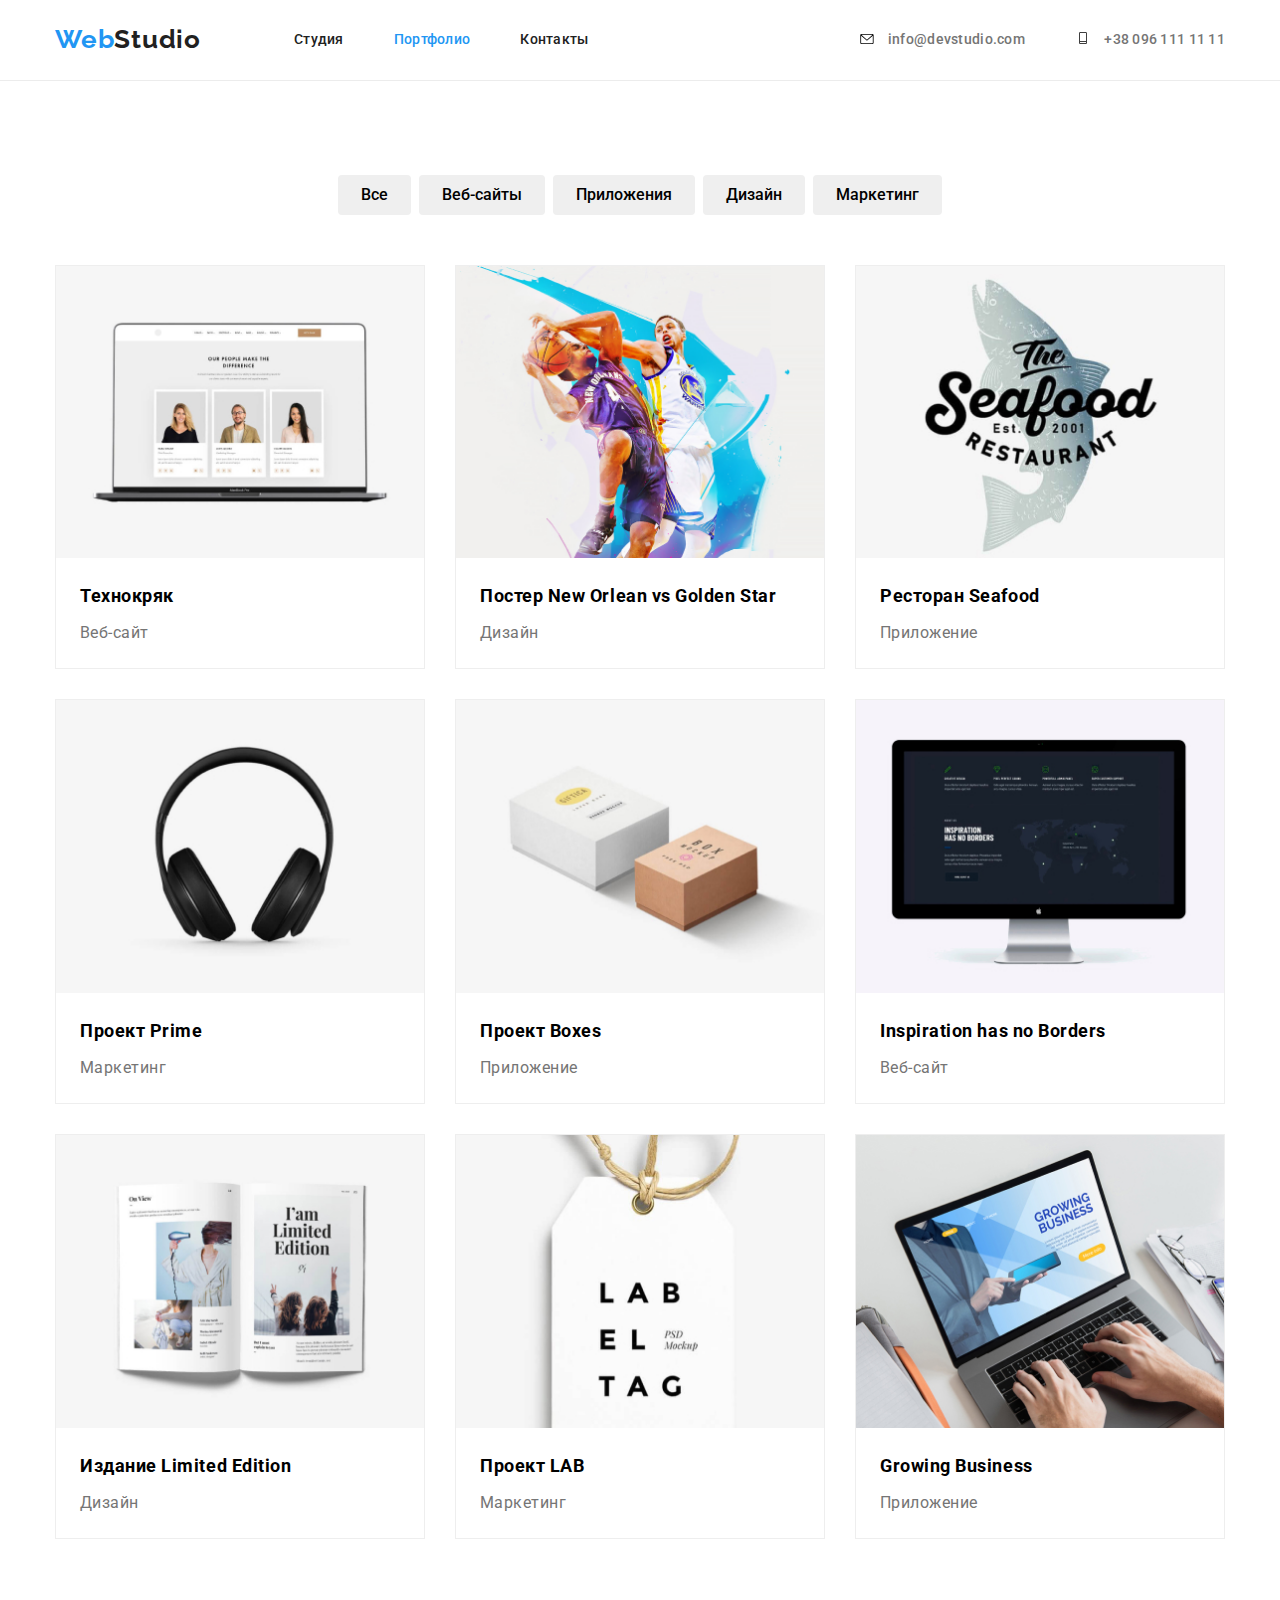
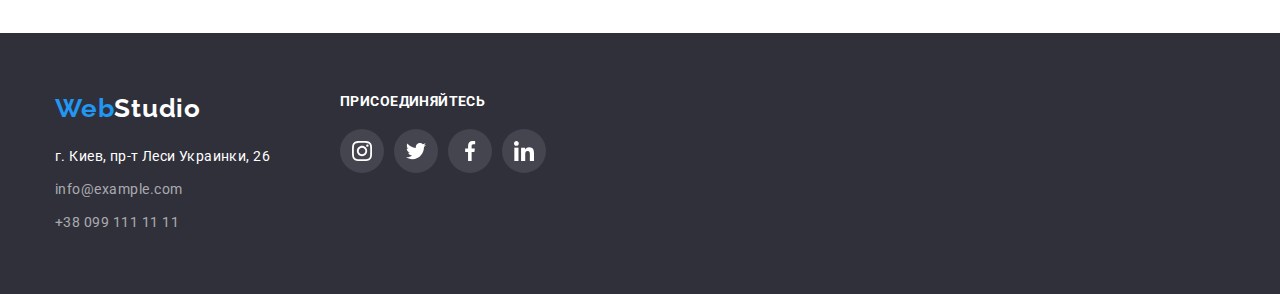
==== portfolio.html @ 920ed11b "2 попытка сдать 4 дз" ====
<!DOCTYPE html>
<html lang="en">
  <head>
    <meta charset="UTF-8" />
    <meta name="viewport" content="width=device-width, initial-scale=1.0" />
    <title>Document</title>
    <link rel="preconnect" href="https://fonts.gstatic.com" />
    <link
      href="https://fonts.googleapis.com/css2?family=Raleway:wght@700&family=Roboto:wght@400;500;700;900&display=swap"
      rel="stylesheet"
    />
    <link
      href="https://fonts.googleapis.com/css2?family=Raleway:ital,wght@1,700&display=swap"
      rel="stylesheet"
    />
    <link
      rel="stylesheet"
      href="https://cdnjs.cloudflare.com/ajax/libs/modern-normalize/1.0.0/modern-normalize.min.css"
    />
    <link rel="stylesheet" href="./portfolio.css" />
  </head>

  <body>
    <header class="shapka">
      <nav class="contein">
        <a class="logo" href="./index.html"
          >Web<span class="studio">Studio</span></a
        >
        <ul class="site-nav">
          <li class="item">
            <a href="./index.html" class="link menu-link">Студия</a>
          </li>
          <li class="item">
            <a href="./portfolio.html" class="link1 menu-link">Портфолио</a>
          </li>
          <li class="item">
            <a href="" class="link menu-link">Контакты</a>
          </li>
        </ul>
        <ul class="site-nav2">
          <li class="item">
            <a class="nav-rith link" href="">
              <svg class="icon">
                <use href="./images/spryte.svg#icon-envelope-hover"></use>
              </svg>
              info@devstudio.com
            </a>
          </li>

          <li class="item">
            <a class="nav-rith link" href="">
              <svg class="icon-telephone">
                <use href="./images/spryte.svg#icon-Vector"></use>
              </svg>
              +38 096 111 11 11
            </a>
          </li>
        </ul>
      </nav>
    </header>
    <main>
      <section class="section-img">
        <div class="container">
          <ul class="panel section-button">
            <li class="item"><button class="button">Все</button></li>
            <li class="item"><button class="button">Веб-сайты</button></li>
            <li class="item"><button class="button">Приложения</button></li>
            <li class="item"><button class="button">Дизайн</button></li>
            <li class="item"><button class="button">Маркетинг</button></li>
          </ul>
          <ul class="imges">
            <li class="items">
              <a href="" class="project-link link">
                <div class="project-item">
                  <img src="./images/img(9).jpg" alt="картинка 1" width="370" />
                  <div class="float-content">
                    <p class="tehnocrack">
                      Технокряк это современная площадка распространения
                      коронавируса. Компании используют эту платформу для
                      цифрового шпионажа и атак на защищённые сервера
                      конкурентов.
                    </p>
                  </div>
                </div>
                <div class="name-job">
                  <h3 class="name-picture">Технокряк</h3>
                  <p class="job">Веб-сайт</p>
                </div>
              </a>
            </li>
            <li class="items">
              <a href="" class="project-link link">
                <div class="project-item">
                  <img
                    src="./images/imag(1).png"
                    alt="картинка 2"
                    width="370"
                  />
                  <div class="float-content">
                    <p class="tehnocrack">
                      Технокряк это современная площадка распространения
                      коронавируса. Компании используют эту платформу для
                      цифрового шпионажа и атак на защищённые сервера
                      конкурентов.
                    </p>
                  </div>
                </div>
                <div class="name-job">
                  <h3 class="name-picture">Постер New Orlean vs Golden Star</h3>
                  <p class="job">Дизайн</p>
                </div>
              </a>
            </li>
            <li class="items">
              <a href="" class="project-link link">
                <div class="project-item">
                  <img src="./images/img(3).jpg" alt="картинка 3" width="370" />
                  <div class="float-content">
                    <p class="tehnocrack">
                      Технокряк это современная площадка распространения
                      коронавируса. Компании используют эту платформу для
                      цифрового шпионажа и атак на защищённые сервера
                      конкурентов.
                    </p>
                  </div>
                </div>
                <div class="name-job">
                  <h3 class="name-picture">Ресторан Seafood</h3>
                  <p class="job">Приложение</p>
                </div>
              </a>
            </li>
            <li class="items">
              <a href="" class="project-link link">
                <div class="project-item">
                  <img src="./images/img(4).jpg" alt="картинка 4" width="370" />
                  <div class="float-content">
                    <p class="tehnocrack">
                      Технокряк это современная площадка распространения
                      коронавируса. Компании используют эту платформу для
                      цифрового шпионажа и атак на защищённые сервера
                      конкурентов.
                    </p>
                  </div>
                </div>
                <div class="name-job">
                  <h3 class="name-picture">Проект Prime</h3>
                  <p class="job">Маркетинг</p>
                </div>
              </a>
            </li>
            <li class="items">
              <a href="" class="project-link link">
                <div class="project-item">
                  <img src="./images/img(5).jpg" alt="картинка 5" width="370" />
                  <div class="float-content">
                    <p class="tehnocrack">
                      Технокряк это современная площадка распространения
                      коронавируса. Компании используют эту платформу для
                      цифрового шпионажа и атак на защищённые сервера
                      конкурентов.
                    </p>
                  </div>
                </div>
              </a>
              <div class="name-job">
                <h3 class="name-picture">Проект Boxes</h3>
                <p class="job">Приложение</p>
              </div>
            </li>
            <li class="items">
              <a href="" class="project-link link">
                <div class="project-item">
                  <img
                    src="./images/img(10).jpg"
                    alt="картинка 6"
                    width="370"
                  />
                  <div class="float-content">
                    <p class="tehnocrack">
                      Технокряк это современная площадка распространения
                      коронавируса. Компании используют эту платформу для
                      цифрового шпионажа и атак на защищённые сервера
                      конкурентов.
                    </p>
                  </div>
                </div>
              </a>
              <div class="name-job">
                <h3 class="name-picture">Inspiration has no Borders</h3>
                <p class="job">Веб-сайт</p>
              </div>
            </li>
            <li class="items">
              <a href="" class="project-link link">
                <div class="project-item">
                  <img src="./images/img(6).jpg" alt="картинка 7" width="370" />
                  <div class="float-content">
                    <p class="tehnocrack">
                      Технокряк это современная площадка распространения
                      коронавируса. Компании используют эту платформу для
                      цифрового шпионажа и атак на защищённые сервера
                      конкурентов.
                    </p>
                  </div>
                </div>
              </a>
              <div class="name-job">
                <h3 class="name-picture">Издание Limited Edition</h3>
                <p class="job">Дизайн</p>
              </div>
            </li>
            <li class="items">
              <a href="" class="project-link link">
                <div class="project-item">
                  <img
                    src="./images/img(7).jpg"
                    alt="картинка 8 "
                    width="370"
                  />
                  <div class="float-content">
                    <p class="tehnocrack">
                      Технокряк это современная площадка распространения
                      коронавируса. Компании используют эту платформу для
                      цифрового шпионажа и атак на защищённые сервера
                      конкурентов.
                    </p>
                  </div>
                </div>
              </a>
              <div class="name-job">
                <h3 class="name-picture">Проект LAB</h3>
                <p class="job">Маркетинг</p>
              </div>
            </li>
            <li class="items">
              <a href="" class="project-link link">
                <div class="project-item">
                  <img src="./images/img(8).jpg" alt="картинка 9" width="370" />
                  <div class="float-content">
                    <p class="tehnocrack">
                      Технокряк это современная площадка распространения
                      коронавируса. Компании используют эту платформу для
                      цифрового шпионажа и атак на защищённые сервера
                      конкурентов.
                    </p>
                  </div>
                </div>
              </a>
              <div class="name-job">
                <h3 class="name-picture">Growing Business</h3>
                <p class="job">Приложение</p>
              </div>
            </li>
          </ul>
        </div>
      </section>
    </main>
    <footer class="footer">
      <div class="container footer-flex">
        <div class="lilo">
          <div class="logotrip">
            <a href="./portfolio.html" class="logotip"
              >Web<span class="studio-niz">Studio</span></a
            >
          </div>
          <address class="adress">г. Киев, пр-т Леси Украинки, 26</address>
          <ul>
            <li class="niz-bot">
              <a href="" class="site-niz">info@example.com</a>
            </li>
            <li class="niz-bot">
              <a href="" class="site-niz">+38 099 111 11 11</a>
            </li>
          </ul>
        </div>
        <div class="class-commit">
          <h3 class="commit">ПРИСОЕДИНЯЙТЕСЬ</h3>
          <ul class="social-list">
            <li class="footer-margin-left">
              <a href="" class="social-list-links lov">
                <svg class="social-list-icon">
                  <use href="./images/spryte.svg#icon-instagram"></use>
                </svg>
              </a>
            </li>
            <li class="footer-margin-left">
              <a href="" class="social-list-links">
                <svg class="social-list-icon">
                  <use href="./images/spryte.svg#icon-twitter"></use>
                </svg>
              </a>
            </li>
            <li class="footer-margin-left">
              <a href="" class="social-list-links">
                <svg class="social-list-icon">
                  <use href="./images/spryte.svg#icon-facebook"></use>
                </svg>
              </a>
            </li>
            <li class="footer-margin-left">
              <a href="" class="social-list-links">
                <svg class="social-list-icon">
                  <use href="./images/spryte.svg#icon-linkedin"></use>
                </svg>
              </a>
            </li>
          </ul>
        </div>
      </div>
    </footer>
  </body>
</html>
---- portfolio.css ----
:root {
    --primary-color: #212121;
    --no-primary-color: #757575;
    --nav-color: #2196f3;
    --white: #ffffff;
    --background: #2f303a;
    --white-tel-em: rgba(255, 255, 255, 0.6);
    --border-color: #ECECEC;
    --items-color:  #EEEEEE;
  }
  
  body {
    font-family: "Roboto", sans-serif;
    letter-spacing: 0.03em;
    font-style: normal;
    font-weight: normal;
  }
  *,
  *::before,
  *::after {
    box-sizing: border-box;
  }
  h1,h2,h3,h4,h5,h6 {
    margin: 0;
  }
  img {
    display: block;
    max-width: 100%;
    height: auto;
  }
  .job {
    color: var(--no-primary-color);
    font-size: 16px;
    line-height: 1.9;
  }
  .logo {
    color: var(--nav-color);
    font-weight: bold;
    font-size: 26px;
    line-height: 31px;
    letter-spacing: 0.03em;
    text-decoration: none;
    font-family: "Raleway";
  }
  .icon {
    display: inline-block;
    width: 16px;
    height: 10px;
    background-size: contain;
    background-position: center;
    margin-right: 10px;
  }
  .icon-telephone {
    display: inline-block;
    width: 16px;
    height: 12px;
    background-size: contain;
    background-position: center;
    margin-right: 10px;
  }
  .menu-link {
    position: relative;
  }
  .menu-link::after {
    content: "";
    position: absolute;
    display: block;
    width: 100%;
    bottom: 0;
    height: 4px;
    background: var(--nav-color);
    opacity: 0;
    transition: opacity 250ms;
  }
  .menu-link:hover::after {
    opacity: 1;
  }
  .float-content {
    position: absolute;
    top: 0;
    left: 0;
    right: 0;
    bottom: 0;
    padding: 64px 24px;
 background: #2196F3 90%;
opacity: 0;
transition: 250ms;
transform: translatey(100%);
  }
  .tehnocrack {
    font-family: Roboto;
    font-size: 18px;
    font-style: normal;
    font-weight: 400;
    line-height: 28px;
    letter-spacing: 0.03em;
    text-align: left;
    width: 322px;
    height: 168px; 
    color: var(--white);
  }
  .project-item {
    position: relative;
    overflow: hidden;
  }
  .project-link:hover .float-content,
  .project-link:focus .float-content {
opacity: 1;
transform: translatey(0%);
  }
  
  .link {
    text-decoration: none;
    color: inherit;
  }
  .nav-rith:hover svg {
    fill: var(--nav-color);
  }
  .logo:hover,
  .logo:focus {
    color: var(--primary-color);
    transition-duration: 250ms;
    transition-timing-function: cubic-bezier(0.4, 0, 0.2, 1);  
  }
  .logotrip {
    margin-bottom: 20px;
  }
  .site-nav2 {
    display: flex;
    margin-left: auto;
  }
  .site-nav {
    display: flex;
    margin-left: 93px;
  }
  .site-nav .item + .item {
    margin-left: 50px;
  }
  .site-nav2 .item + .item {
    margin-left: 50px;
  }
  .contein {
    display: flex;
    align-items: center;
    margin-left: auto;
    margin-right: auto;
    width: 1200px;
    padding-left: 15px;
    padding-right: 15px;
  }
  .site-nav .link,
  .link1 {
    padding-top: 32px;
    padding-bottom: 32px;
    display: block;
  
    color: var(--primary-color);
    font-weight: 500;
    font-size: 14px;
    line-height: 1.14;
    letter-spacing: 0.02em;
    text-decoration: none; 
  }
  .site-nav2 .link {
    padding-top: 32px;
    padding-bottom: 32px;
    display: block; 
  
    color: var(--no-primary-color);
    font-weight: 500;
    font-size: 14px;
    line-height: 1.14;
    letter-spacing: 0.02em;
    text-decoration: none;
  }
  .site-nav2 .item + .item {
    margin-left: 50px;
  }
  .shapka{
    border-bottom: 1px solid var(--border-color);
  }
  ul {
    list-style: none;
    margin: 0;
    padding: 0;
  }
  .site-nav .link:hover,
  .site-nav .link:focus,
  .site-nav2 .link:hover,
  .site-nav2 .link:focus {
    color: var(--nav-color);
    transition-duration: 250ms;
    transition-timing-function: cubic-bezier(0.4, 0, 0.2, 1);
  }
  .panel {
    display: flex;
    justify-content: center;
  }
  .panel .item + .item {
    margin-left: 8px;
  }
  .button {
    font-weight: 500;
    font-size: 16px;
    line-height: 1.6;
    border-radius: 4px;
    padding: 6px 22px;
    display: inline-block;
    text-align: center;
    border: 1px solid transparent;
  }
  .container{
    margin-left: auto;
    margin-right: auto;
    width: 1200px;
    padding-left: 15px;
    padding-right: 15px;
  }
  .section-button{
    margin-bottom: 50px;
    
  }
  .section-img{
    padding-bottom: 94px;
    padding-top: 94px;
   }
  .imges {
    display: flex;
    flex-wrap: wrap;
    margin-left: -30px;
    margin-top: -30px;
  
  }
  .items {
    margin-left: 30px;
    border: 1px solid var(--items-color);
    margin-top: 30px;
    flex-basis: calc(100%/3 - 30px);
  }
  
  .button:hover,
  .button:focus {
    background-color: var(--nav-color);
    color: var(--white);
    transition-duration: 250ms;
    transition-timing-function: cubic-bezier(0.4, 0, 0.2, 1);
  }
  .logotip {
    color: var(--nav-color);
  }
  .studio {
    color: var(--primary-color);
  }
  .studio-niz {
    color: var(--white);
  }
  .adress {
    color: var(--white);
    font-size: 14px;
    line-height: 1.71;
    font-style: normal;
    font-weight: normal;
    margin-bottom: 9px;
  }
  .site-niz {
    color: var(--white-tel-em);
    text-decoration: none;
    font-size: 14px;
    line-height: 24px;
  }
  .niz-bot {
    margin-bottom: 9px;
  }
  .niz-bot:nth-child(2n) {
    margin-bottom: 0;
  }
  .site-niz:hover,
  .site-niz:focus {
    color: var(--nav-color);
    transition-duration: 250ms;
    transition-timing-function: cubic-bezier(0.4, 0, 0.2, 1);
  }
  .footer {
    background-color: var(--background);
    margin-left: auto;
    margin-right: auto;
    padding-top: 60px;
    padding-bottom: 60px;
  }
  .name-picture {
    font-weight: bold;
    font-size: 18px;
    line-height: 36px;
    letter-spacing: 0.03em;
   margin-bottom: 4px;
  }
 .social-list-icon {
   width: 20px;
   height: 20px;
   fill: var(--white);
 }
 .social-list-links:hover, 
 .social-list-links:focus {
  background-color: var(--nav-color);
  transition-duration: 250ms;
    transition-timing-function: cubic-bezier(0.4, 0, 0.2, 1);
}
.footer-flex {
  display: flex;
}
.class-commit {
 margin-left: 70px;
}
.footer-margin-left {
  margin-left: 10px;
}
.footer-margin-left:first-child {
  margin-left: 0;
}
 .social-list {
   display: flex;
 }
 .social-list-links {
   width: 44px;
   height: 44px;
   background-color:rgba(255, 255, 255, 0.1);;
   border-radius: 50%;
   display: flex;
   justify-content: center;
   align-items: center;
 }
 .commit {
  font-family: Roboto;
  font-style: normal;
  font-weight: bold;
  font-size: 14px;
  line-height: 16px;
  letter-spacing: 0.03em;
  text-transform: uppercase;
  color: var(--white);
  margin-bottom: 20px;
}
  .job {
    margin: 0;
  }
  .name-job {
    padding: 20px 24px;
  }
  .adress{
    font-style: normal;
font-weight: normal;
font-size: 14px;
line-height: 24px;
letter-spacing: 0.03em;
  }
  .logotip {
    font-weight: bold;
    font-size: 26px;
    line-height: 31px;
    letter-spacing: 0.03em;
    font-family: "Raleway";
    text-decoration: none;
  }
  .logotip:hover,
  .logotip:focus {
    color: var(--white);
    transition-duration: 250ms;
    transition-timing-function: cubic-bezier(0.4, 0, 0.2, 1);
  }
  .logotip:hover,
  .logotip:focus {
    color: var(--white);
    transition-duration: 250ms;
    transition-timing-function: cubic-bezier(0.4, 0, 0.2, 1);
  }
  .link1 {
    color: var(--nav-color);
  }
  .link1:hover,
  .link1:focus {
    color: var(--title-text-color);
    transition-duration: 250ms;
    transition-timing-function: cubic-bezier(0.4, 0, 0.2, 1);
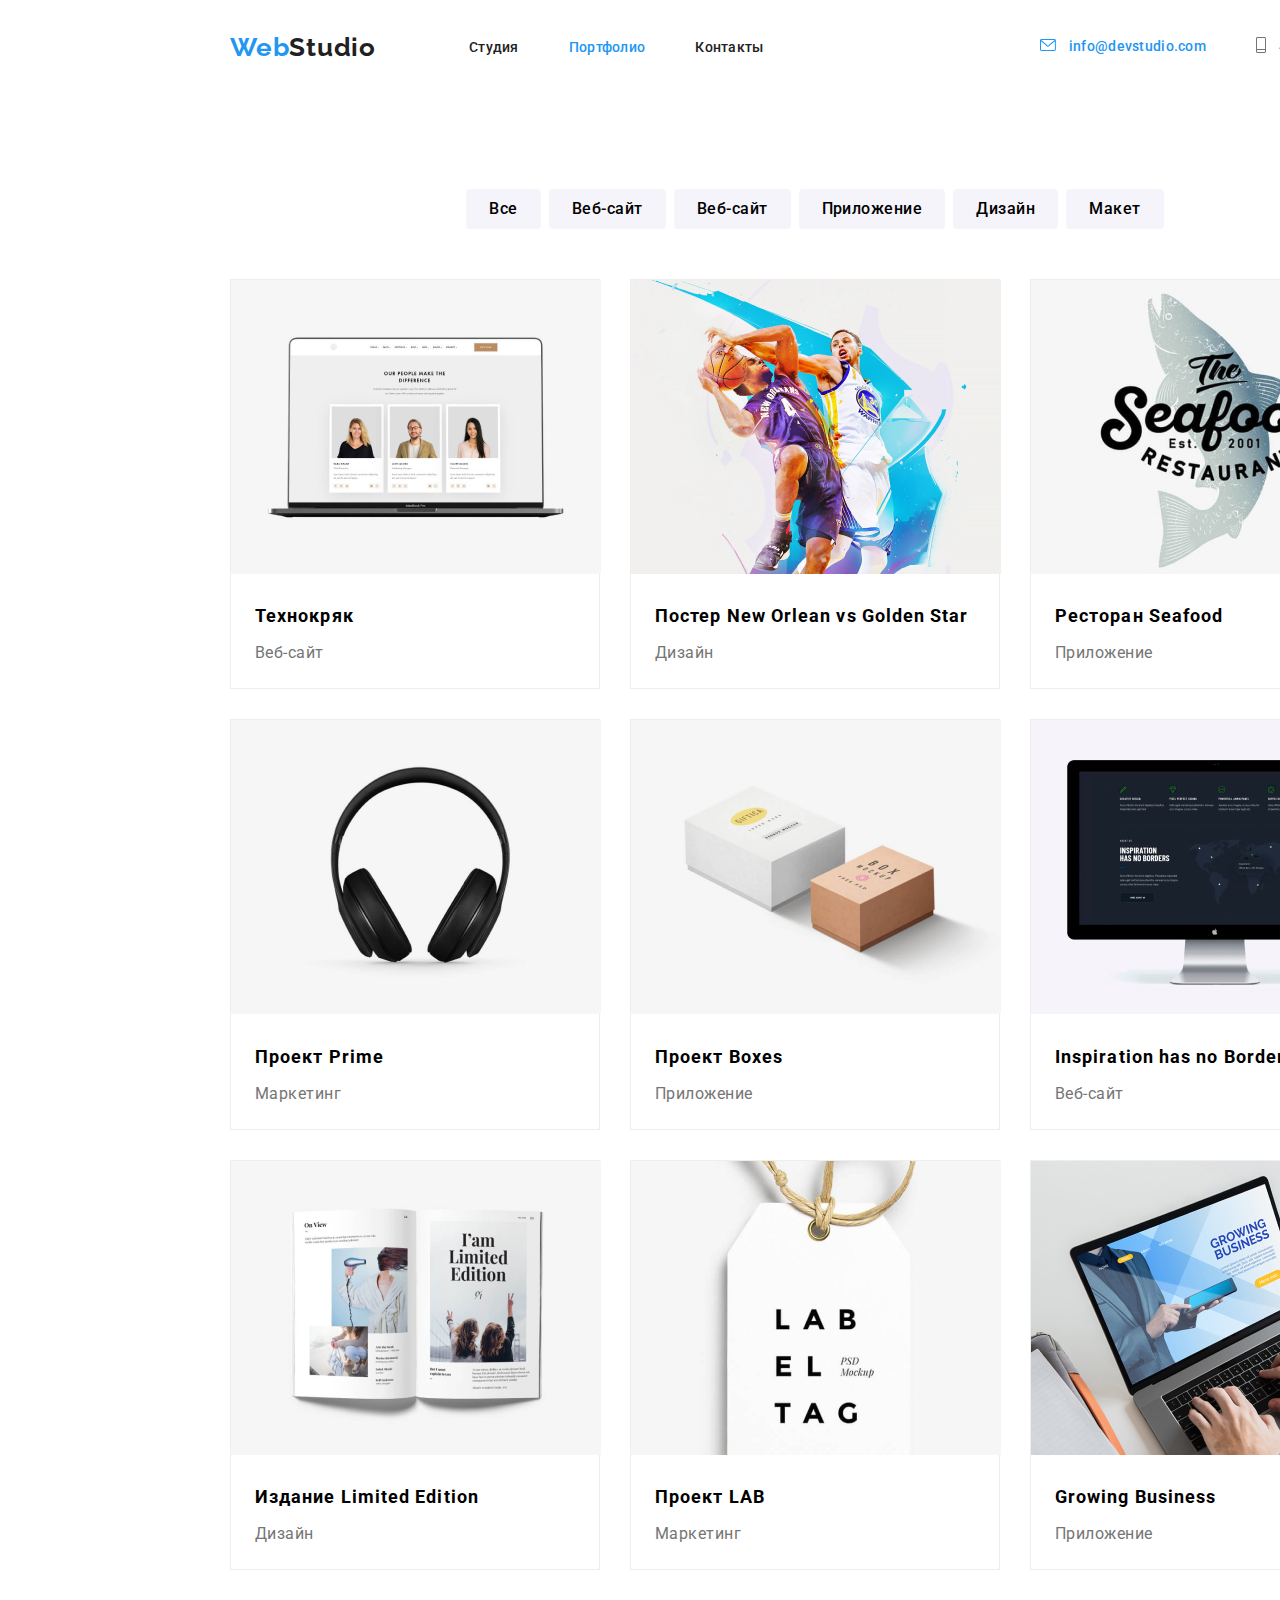
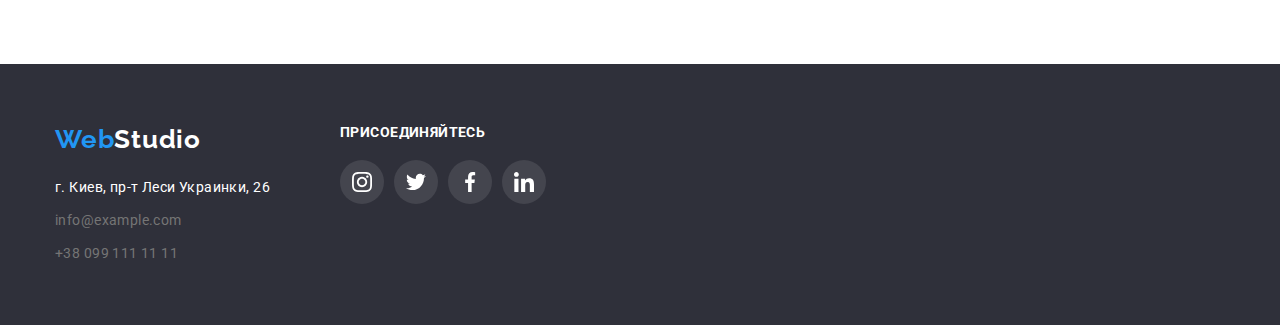
==== commit 11c6d9de: "1 попытка сдать 4 дз" ====
--- a/portfolio.html
+++ b/portfolio.html
@@ -4,252 +4,142 @@
     <meta charset="UTF-8" />
     <meta name="viewport" content="width=device-width, initial-scale=1.0" />
     <title>Document</title>
-    <link rel="preconnect" href="https://fonts.gstatic.com" />
-    <link
-      href="https://fonts.googleapis.com/css2?family=Raleway:wght@700&family=Roboto:wght@400;500;700;900&display=swap"
-      rel="stylesheet"
-    />
-    <link
-      href="https://fonts.googleapis.com/css2?family=Raleway:ital,wght@1,700&display=swap"
-      rel="stylesheet"
-    />
     <link
       rel="stylesheet"
       href="https://cdnjs.cloudflare.com/ajax/libs/modern-normalize/1.0.0/modern-normalize.min.css"
     />
-    <link rel="stylesheet" href="./portfolio.css" />
+    <link rel="stylesheet" href="./stile/portfolio.css" />
+    <link
+      href="https://fonts.googleapis.com/css2?family=Raleway:wght@400;500;700&family=Roboto:wght@400;500;700&display=swap"
+      rel="stylesheet"
+    />
   </head>
-
   <body>
-    <header class="shapka">
-      <nav class="contein">
-        <a class="logo" href="./index.html"
-          >Web<span class="studio">Studio</span></a
+    <header class="header">
+      <div class="container site-nav">
+        <a class="header-logo" href="./portfolio.html"
+          >Web<span class="header-logo-span">Studio</span></a
         >
-        <ul class="site-nav">
+        <nav>
+          <ul class="header-nav list">
+            <li class="item">
+              <a href="./index.html" class="link">Студия</a>
+            </li>
+            <li class="item">
+              <a href="./portfolio.html" class="link hover-item">Портфолио</a>
+            </li>
+            <li class="item">
+              <a href="" class="link">Контакты</a>
+            </li>
+          </ul>
+        </nav>
+        <ul class="header-nav-contacts list">
           <li class="item">
-            <a href="./index.html" class="link menu-link">Студия</a>
+            <a href="" class="link hover-item">
+              <svg class="letter-icon">
+                <use href="./images/spryte.svg#icon-envelope-hover"></use>
+              </svg>
+              info@devstudio.com</a
+            >
           </li>
           <li class="item">
-            <a href="./portfolio.html" class="link1 menu-link">Портфолио</a>
-          </li>
-          <li class="item">
-            <a href="" class="link menu-link">Контакты</a>
+            <a href="" class="link">
+              <svg class="telephone-icon">
+                <use href="./images/spryte.svg#icon-Vector-7"></use>
+              </svg>
+              +38 096 111 11 11</a
+            >
           </li>
         </ul>
-        <ul class="site-nav2">
-          <li class="item">
-            <a class="nav-rith link" href="">
-              <svg class="icon">
-                <use href="./images/spryte.svg#icon-envelope-hover"></use>
-              </svg>
-              info@devstudio.com
-            </a>
-          </li>
-
-          <li class="item">
-            <a class="nav-rith link" href="">
-              <svg class="icon-telephone">
-                <use href="./images/spryte.svg#icon-Vector"></use>
-              </svg>
-              +38 096 111 11 11
-            </a>
-          </li>
-        </ul>
-      </nav>
+      </div>
     </header>
     <main>
       <section class="section-img">
         <div class="container">
-          <ul class="panel section-button">
-            <li class="item"><button class="button">Все</button></li>
-            <li class="item"><button class="button">Веб-сайты</button></li>
-            <li class="item"><button class="button">Приложения</button></li>
-            <li class="item"><button class="button">Дизайн</button></li>
-            <li class="item"><button class="button">Маркетинг</button></li>
-          </ul>
-          <ul class="imges">
-            <li class="items">
-              <a href="" class="project-link link">
-                <div class="project-item">
-                  <img src="./images/img(9).jpg" alt="картинка 1" width="370" />
-                  <div class="float-content">
-                    <p class="tehnocrack">
-                      Технокряк это современная площадка распространения
-                      коронавируса. Компании используют эту платформу для
-                      цифрового шпионажа и атак на защищённые сервера
-                      конкурентов.
-                    </p>
-                  </div>
-                </div>
-                <div class="name-job">
-                  <h3 class="name-picture">Технокряк</h3>
-                  <p class="job">Веб-сайт</p>
-                </div>
-              </a>
-            </li>
-            <li class="items">
-              <a href="" class="project-link link">
-                <div class="project-item">
-                  <img
-                    src="./images/imag(1).png"
-                    alt="картинка 2"
-                    width="370"
-                  />
-                  <div class="float-content">
-                    <p class="tehnocrack">
-                      Технокряк это современная площадка распространения
-                      коронавируса. Компании используют эту платформу для
-                      цифрового шпионажа и атак на защищённые сервера
-                      конкурентов.
-                    </p>
-                  </div>
-                </div>
-                <div class="name-job">
-                  <h3 class="name-picture">Постер New Orlean vs Golden Star</h3>
-                  <p class="job">Дизайн</p>
-                </div>
-              </a>
-            </li>
-            <li class="items">
-              <a href="" class="project-link link">
-                <div class="project-item">
-                  <img src="./images/img(3).jpg" alt="картинка 3" width="370" />
-                  <div class="float-content">
-                    <p class="tehnocrack">
-                      Технокряк это современная площадка распространения
-                      коронавируса. Компании используют эту платформу для
-                      цифрового шпионажа и атак на защищённые сервера
-                      конкурентов.
-                    </p>
-                  </div>
-                </div>
-                <div class="name-job">
-                  <h3 class="name-picture">Ресторан Seafood</h3>
-                  <p class="job">Приложение</p>
-                </div>
-              </a>
-            </li>
-            <li class="items">
-              <a href="" class="project-link link">
-                <div class="project-item">
-                  <img src="./images/img(4).jpg" alt="картинка 4" width="370" />
-                  <div class="float-content">
-                    <p class="tehnocrack">
-                      Технокряк это современная площадка распространения
-                      коронавируса. Компании используют эту платформу для
-                      цифрового шпионажа и атак на защищённые сервера
-                      конкурентов.
-                    </p>
-                  </div>
-                </div>
-                <div class="name-job">
-                  <h3 class="name-picture">Проект Prime</h3>
-                  <p class="job">Маркетинг</p>
-                </div>
-              </a>
-            </li>
-            <li class="items">
-              <a href="" class="project-link link">
-                <div class="project-item">
-                  <img src="./images/img(5).jpg" alt="картинка 5" width="370" />
-                  <div class="float-content">
-                    <p class="tehnocrack">
-                      Технокряк это современная площадка распространения
-                      коронавируса. Компании используют эту платформу для
-                      цифрового шпионажа и атак на защищённые сервера
-                      конкурентов.
-                    </p>
-                  </div>
-                </div>
-              </a>
-              <div class="name-job">
-                <h3 class="name-picture">Проект Boxes</h3>
-                <p class="job">Приложение</p>
-              </div>
-            </li>
-            <li class="items">
-              <a href="" class="project-link link">
-                <div class="project-item">
-                  <img
-                    src="./images/img(10).jpg"
-                    alt="картинка 6"
-                    width="370"
-                  />
-                  <div class="float-content">
-                    <p class="tehnocrack">
-                      Технокряк это современная площадка распространения
-                      коронавируса. Компании используют эту платформу для
-                      цифрового шпионажа и атак на защищённые сервера
-                      конкурентов.
-                    </p>
-                  </div>
-                </div>
-              </a>
-              <div class="name-job">
-                <h3 class="name-picture">Inspiration has no Borders</h3>
-                <p class="job">Веб-сайт</p>
-              </div>
-            </li>
-            <li class="items">
-              <a href="" class="project-link link">
-                <div class="project-item">
-                  <img src="./images/img(6).jpg" alt="картинка 7" width="370" />
-                  <div class="float-content">
-                    <p class="tehnocrack">
-                      Технокряк это современная площадка распространения
-                      коронавируса. Компании используют эту платформу для
-                      цифрового шпионажа и атак на защищённые сервера
-                      конкурентов.
-                    </p>
-                  </div>
-                </div>
-              </a>
-              <div class="name-job">
-                <h3 class="name-picture">Издание Limited Edition</h3>
-                <p class="job">Дизайн</p>
-              </div>
-            </li>
-            <li class="items">
-              <a href="" class="project-link link">
-                <div class="project-item">
-                  <img
-                    src="./images/img(7).jpg"
-                    alt="картинка 8 "
-                    width="370"
-                  />
-                  <div class="float-content">
-                    <p class="tehnocrack">
-                      Технокряк это современная площадка распространения
-                      коронавируса. Компании используют эту платформу для
-                      цифрового шпионажа и атак на защищённые сервера
-                      конкурентов.
-                    </p>
-                  </div>
-                </div>
-              </a>
-              <div class="name-job">
-                <h3 class="name-picture">Проект LAB</h3>
-                <p class="job">Маркетинг</p>
-              </div>
-            </li>
-            <li class="items">
-              <a href="" class="project-link link">
-                <div class="project-item">
-                  <img src="./images/img(8).jpg" alt="картинка 9" width="370" />
-                  <div class="float-content">
-                    <p class="tehnocrack">
-                      Технокряк это современная площадка распространения
-                      коронавируса. Компании используют эту платформу для
-                      цифрового шпионажа и атак на защищённые сервера
-                      конкурентов.
-                    </p>
-                  </div>
-                </div>
-              </a>
-              <div class="name-job">
-                <h3 class="name-picture">Growing Business</h3>
-                <p class="job">Приложение</p>
+          <h2 hidden>Наши услуги</h2>
+          <ul class="list-button list">
+            <li class="item">
+              <button type="button" class="section-button">Все</button>
+            </li>
+            <li class="item">
+              <button type="button" class="section-button">Веб-сайт</button>
+            </li>
+            <li class="item">
+              <button type="button" class="section-button">Веб-сайт</button>
+            </li>
+            <li class="item">
+              <button type="button" class="section-button">Приложение</button>
+            </li>
+            <li class="item">
+              <button type="button" class="section-button">Дизайн</button>
+            </li>
+            <li class="item">
+              <button type="button" class="section-button">Макет</button>
+            </li>
+          </ul>
+
+          <ul class="list-img">
+            <li class="list item-img">
+              <img src="./images/img(9).jpg" width="370" alt="картинка1" />
+              <div class="img-container">
+                <h3 class="list-name">Технокряк</h3>
+                <p class="list-text">Веб-сайт</p>
+              </div>
+            </li>
+            <li class="list item-img">
+              <img src="./images/imag(1).png" width="370" alt="картинка2" />
+              <div class="img-container">
+                <h3 class="list-name">Постер New Orlean vs Golden Star</h3>
+                <p class="list-text">Дизайн</p>
+              </div>
+            </li>
+            <li class="list item-img">
+              <img src="./images/img(2).jpg" width="370" alt="картинка3" />
+              <div class="img-container">
+                <h3 class="list-name">Ресторан Seafood</h3>
+                <p class="list-text">Приложение</p>
+              </div>
+            </li>
+            <li class="list item-img">
+              <img src="./images/img(4).jpg" width="370" alt="картинка4" />
+              <div class="img-container">
+                <h3 class="list-name">Проект Prime</h3>
+                <p class="list-text">Маркетинг</p>
+              </div>
+            </li>
+            <li class="list item-img">
+              <img src="./images/img(5).jpg" width="370" alt="картинка5" />
+              <div class="img-container">
+                <h3 class="list-name">Проект Boxes</h3>
+                <p class="list-text">Приложение</p>
+              </div>
+            </li>
+            <li class="list item-img">
+              <img src="./images/img(10).jpg" width="370" alt="картинка6" />
+              <div class="img-container">
+                <h3 class="list-name">Inspiration has no Borders</h3>
+                <p class="list-text">Веб-сайт</p>
+              </div>
+            </li>
+            <li class="list item-img">
+              <img src="./images/img(6).jpg" width="370" alt="картинка7" />
+              <div class="img-container">
+                <h3 class="list-name">Издание Limited Edition</h3>
+                <p class="list-text">Дизайн</p>
+              </div>
+            </li>
+            <li class="list item-img">
+              <img src="./images/img(7).jpg" width="370" alt="картинка8" />
+              <div class="img-container">
+                <h3 class="list-name">Проект LAB</h3>
+                <p class="list-text">Маркетинг</p>
+              </div>
+            </li>
+            <li class="list item-img">
+              <img src="./images/img(8).jpg" width="370" alt="картинка9" />
+              <div class="img-container">
+                <h3 class="list-name">Growing Business</h3>
+                <p class="list-text">Приложение</p>
               </div>
             </li>
           </ul>
@@ -257,51 +147,52 @@
       </section>
     </main>
     <footer class="footer">
-      <div class="container footer-flex">
-        <div class="lilo">
-          <div class="logotrip">
-            <a href="./portfolio.html" class="logotip"
-              >Web<span class="studio-niz">Studio</span></a
-            >
-          </div>
-          <address class="adress">г. Киев, пр-т Леси Украинки, 26</address>
-          <ul>
-            <li class="niz-bot">
-              <a href="" class="site-niz">info@example.com</a>
-            </li>
-            <li class="niz-bot">
-              <a href="" class="site-niz">+38 099 111 11 11</a>
-            </li>
-          </ul>
+      <div class="container footer-div-container">
+        <div>
+          <a class="footer-logo" href="./portfolio.html"
+            >Web<span class="footer-logo-span">Studio</span></a
+          >
+          <address class="footer-adress">
+            г. Киев, пр-т Леси Украинки, 26
+            <ul class="list footer-list">
+              <li class="item">
+                <a href="" class="link">info@example.com</a>
+              </li>
+              <li class="item">
+                <a href="" class="link">+38 099 111 11 11</a>
+              </li>
+            </ul>
+          </address>
         </div>
-        <div class="class-commit">
-          <h3 class="commit">ПРИСОЕДИНЯЙТЕСЬ</h3>
-          <ul class="social-list">
-            <li class="footer-margin-left">
-              <a href="" class="social-list-links lov">
-                <svg class="social-list-icon">
-                  <use href="./images/spryte.svg#icon-instagram"></use>
-                </svg>
-              </a>
-            </li>
-            <li class="footer-margin-left">
-              <a href="" class="social-list-links">
-                <svg class="social-list-icon">
-                  <use href="./images/spryte.svg#icon-twitter"></use>
-                </svg>
-              </a>
-            </li>
-            <li class="footer-margin-left">
-              <a href="" class="social-list-links">
-                <svg class="social-list-icon">
-                  <use href="./images/spryte.svg#icon-facebook"></use>
-                </svg>
-              </a>
-            </li>
-            <li class="footer-margin-left">
-              <a href="" class="social-list-links">
-                <svg class="social-list-icon">
-                  <use href="./images/spryte.svg#icon-linkedin"></use>
+
+        <div class="footer-div-svg">
+          <h3 class="footer-h3-svg">ПРИСОЕДИНЯЙТЕСЬ</h3>
+          <ul class="footer-ul-svg list">
+            <li class="footer-li-svg">
+              <a href="" class="footer-list-svg">
+                <svg class="footer-icon-svg">
+                  <use href="./images/spryte.svg#icon-instagram-2"></use>
+                </svg>
+              </a>
+            </li>
+            <li class="footer-li-svg">
+              <a href="" class="footer-list-svg">
+                <svg class="footer-icon-svg">
+                  <use href="./images/spryte.svg#icon-twitter-1"></use>
+                </svg>
+              </a>
+            </li>
+            <li class="footer-li-svg">
+              <a href="" class="footer-list-svg">
+                <svg class="footer-icon-svg">
+                  <use href="./images/spryte.svg#icon-facebook-1"></use>
+                </svg>
+              </a>
+            </li>
+            <li class="footer-li-svg">
+              <a href="" class="footer-list-svg">
+                <svg class="footer-icon-svg">
+                  <use href="./images/spryte.svg#icon-linkedin-1"></use>
                 </svg>
               </a>
             </li>
--- a/stile/portfolio.css
+++ b/stile/portfolio.css
@@ -0,0 +1,312 @@
+:root {
+  --primary-color: #212121;
+  --no-primary-color: #757575;
+  --nav-color: #2196f3;
+  --white: #ffffff;
+  --background: #2f303a;
+  --white-tel-em: rgba(255, 255, 255, 0.6);
+  --border-color: #ececec;
+  --items-color: #eeeeee;
+}
+body {
+  font-family: "Roboto", sans-serif;
+}
+h1,
+h2,
+h3,
+h4,
+h5,
+h6 {
+  margin: 0px;
+}
+p {
+  margin: 0px;
+}
+ul {
+  margin: 0px;
+  padding: 0px;
+}
+/* Стили Хедера*/
+.header {
+  padding: 0px 215px;
+}
+.container {
+  width: 1200px;
+  margin-left: auto;
+  margin-right: auto;
+  padding-left: 15px;
+  padding-right: 15px;
+}
+.header-logo {
+  font-family: "Raleway", sans-serif;
+  font-size: 26px;
+  font-style: normal;
+  font-weight: 700;
+  line-height: 31px;
+  letter-spacing: 0.03em;
+  text-decoration: none;
+  color: var(--nav-color);
+  padding: 32px 0px;
+}
+.list {
+  list-style: none;
+  text-decoration: none;
+}
+.header-logo-span {
+  color: var(--primary-color);
+}
+.site-nav {
+  display: flex;
+  align-items: center;
+}
+.header .header-nav {
+  display: flex;
+  margin-left: 93px;
+}
+.header-nav-contacts {
+  display: flex;
+  margin-left: auto;
+}
+.header-nav .link {
+  font-style: normal;
+  font-weight: 500;
+  font-size: 14px;
+  line-height: 16px;
+  letter-spacing: 0.02em;
+  text-decoration: none;
+  color: var(--primary-color);
+  padding: 32px 0px;
+}
+.header-nav .item {
+  margin-right: 50px;
+}
+.header-nav .link:last-child {
+  margin: 0px;
+}
+.header-nav-contacts .link {
+  text-decoration: none;
+  font-style: normal;
+  font-weight: 500;
+  font-size: 14px;
+  line-height: 16px;
+  letter-spacing: 0.02em;
+  color: var(--no-primary-color);
+  padding: 32px 0px;
+}
+.header-nav-contacts .item {
+  margin-right: 50px;
+}
+.header-nav-contacts .item:last-child {
+  margin: 0px;
+}
+.header-nav .hover-item {
+  color: var(--nav-color);
+}
+.header-nav-contacts .hover-item {
+  color: var(--nav-color);
+}
+.header-nav .link:hover,
+.header-nav .link:focus {
+  color: var(--nav-color);
+}
+.header-nav-contacts .link:hover,
+.header-nav-contacts .link:focus {
+  color: var(--nav-color);
+}
+.header-nav .hover-item:hover,
+.header-nav .hover-item:focus {
+  color: var(--primary-color);
+}
+.header-nav-contacts .hover-item:hover,
+.header-nav-contacts .hover-item:focus {
+  color: var(--no-primary-color);
+}
+.letter-icon {
+  width: 16px;
+  height: 12px;
+  fill: var(--nav-color);
+  margin-right: 10px;
+}
+.telephone-icon {
+  width: 10px;
+  height: 16px;
+  fill: var(--no-primary-color);
+  margin-right: 10px;
+}
+.header-nav-contacts .item:hover .letter-icon {
+  fill: var(--no-primary-color);
+}
+.header-nav-contacts .item:hover .telephone-icon {
+  fill: var(--nav-color);
+}
+.header-nav-contacts .item:focus .letter-icon {
+  fill: var(--no-primary-color);
+}
+.header-nav-contacts .item:focus .telephone-icon {
+  fill: var(--nav-color);
+}
+/* Секция картинок */
+.section-img {
+  padding: 94px 215px;
+}
+.list-button {
+  text-align: center;
+  margin-bottom: 50px;
+  display: flex;
+  justify-content: center;
+}
+.list-img {
+  display: flex;
+  flex-wrap: wrap;
+
+  padding: 0;
+}
+.list-button .item {
+  margin-right: 8px;
+}
+.list-button .item:last-child {
+  margin: 0px;
+}
+.section-button {
+  font-size: 16px;
+  font-style: normal;
+  font-weight: 500;
+  line-height: 26px;
+  letter-spacing: 0.03em;
+  text-align: center;
+  padding: 6px 22px;
+  background: #f5f4fa;
+  border-radius: 4px;
+  border: solid 1px;
+  border-color: #f5f4fa;
+}
+.section-button:hover,
+.section-button:focus {
+  color: var(--white);
+  background-color: var(--nav-color);
+}
+.list {
+  list-style: none;
+}
+.item-img {
+  background: #ffffff;
+  border: 1px solid #eeeeee;
+  margin-bottom: 30px;
+  margin-left: 30px;
+  box-sizing: border-box;
+  width: 370px;
+}
+.item-img:nth-child(3n + 1) {
+  margin-left: 0px;
+}
+.item-img:nth-last-child(-n + 3) {
+  margin-bottom: 0px;
+}
+.list-name {
+  font-size: 18px;
+  font-style: normal;
+  font-weight: 700;
+  line-height: 36px;
+  letter-spacing: 0.06em;
+  text-align: left;
+  margin-bottom: 4px;
+}
+.img-container {
+  padding: 20px 24px;
+}
+.list-text {
+  font-size: 16px;
+  font-style: normal;
+  font-weight: 400;
+  line-height: 30px;
+  letter-spacing: 0.03em;
+  text-align: left;
+  color: var(--no-primary-color);
+}
+/*Стили Футера */
+.footer {
+  background-color: var(--background);
+  padding-top: 60px;
+  padding-bottom: 60px;
+}
+.footer-logo {
+  font-family: "Raleway", sans-serif;
+  font-size: 26px;
+  font-style: normal;
+  font-weight: 700;
+  line-height: 31px;
+  letter-spacing: 0.03em;
+  text-decoration: none;
+  color: var(--nav-color);
+}
+.footer-logo-span {
+  color: var(--white);
+}
+.footer-adress {
+  font-size: 14px;
+  font-style: normal;
+  font-weight: 400;
+  line-height: 24px;
+  letter-spacing: 0.03em;
+  color: var(--white);
+  margin-top: 20px;
+}
+.footer-list .link {
+  font-size: 14px;
+  font-style: normal;
+  font-weight: 400;
+  line-height: 24px;
+  letter-spacing: 0.03em;
+
+  text-decoration: none;
+  color: var(--no-primary-color);
+}
+.footer-list .item {
+  margin-top: 9px;
+}
+.footer-div-container {
+  display: flex;
+}
+.footer-ul-svg {
+  display: flex;
+}
+.footer-list .link:hover {
+  color: var(--nav-color);
+}
+.footer-h3-svg {
+  color: var(--white);
+  font-size: 14px;
+  font-style: normal;
+  font-weight: 700;
+  line-height: 16px;
+  letter-spacing: 0.03em;
+  text-align: left;
+  margin-bottom: 20px;
+}
+.footer-icon-svg {
+  width: 20px;
+  height: 20px;
+  fill: var(--white);
+}
+.footer-list-svg {
+  display: inline-flex;
+  width: 44px;
+  height: 44px;
+  background: rgba(255, 255, 255, 0.1);
+  border-radius: 50%;
+  justify-content: center;
+  align-items: center;
+}
+.footer-div-svg {
+  margin-left: 70px;
+}
+.footer-li-svg {
+  margin-right: 10px;
+}
+.footer-li-svg:last-child {
+  margin-right: 0;
+}
+.footer-list-svg:hover,
+.footer-list-svg:focus {
+  background-color: var(--nav-color);
+}
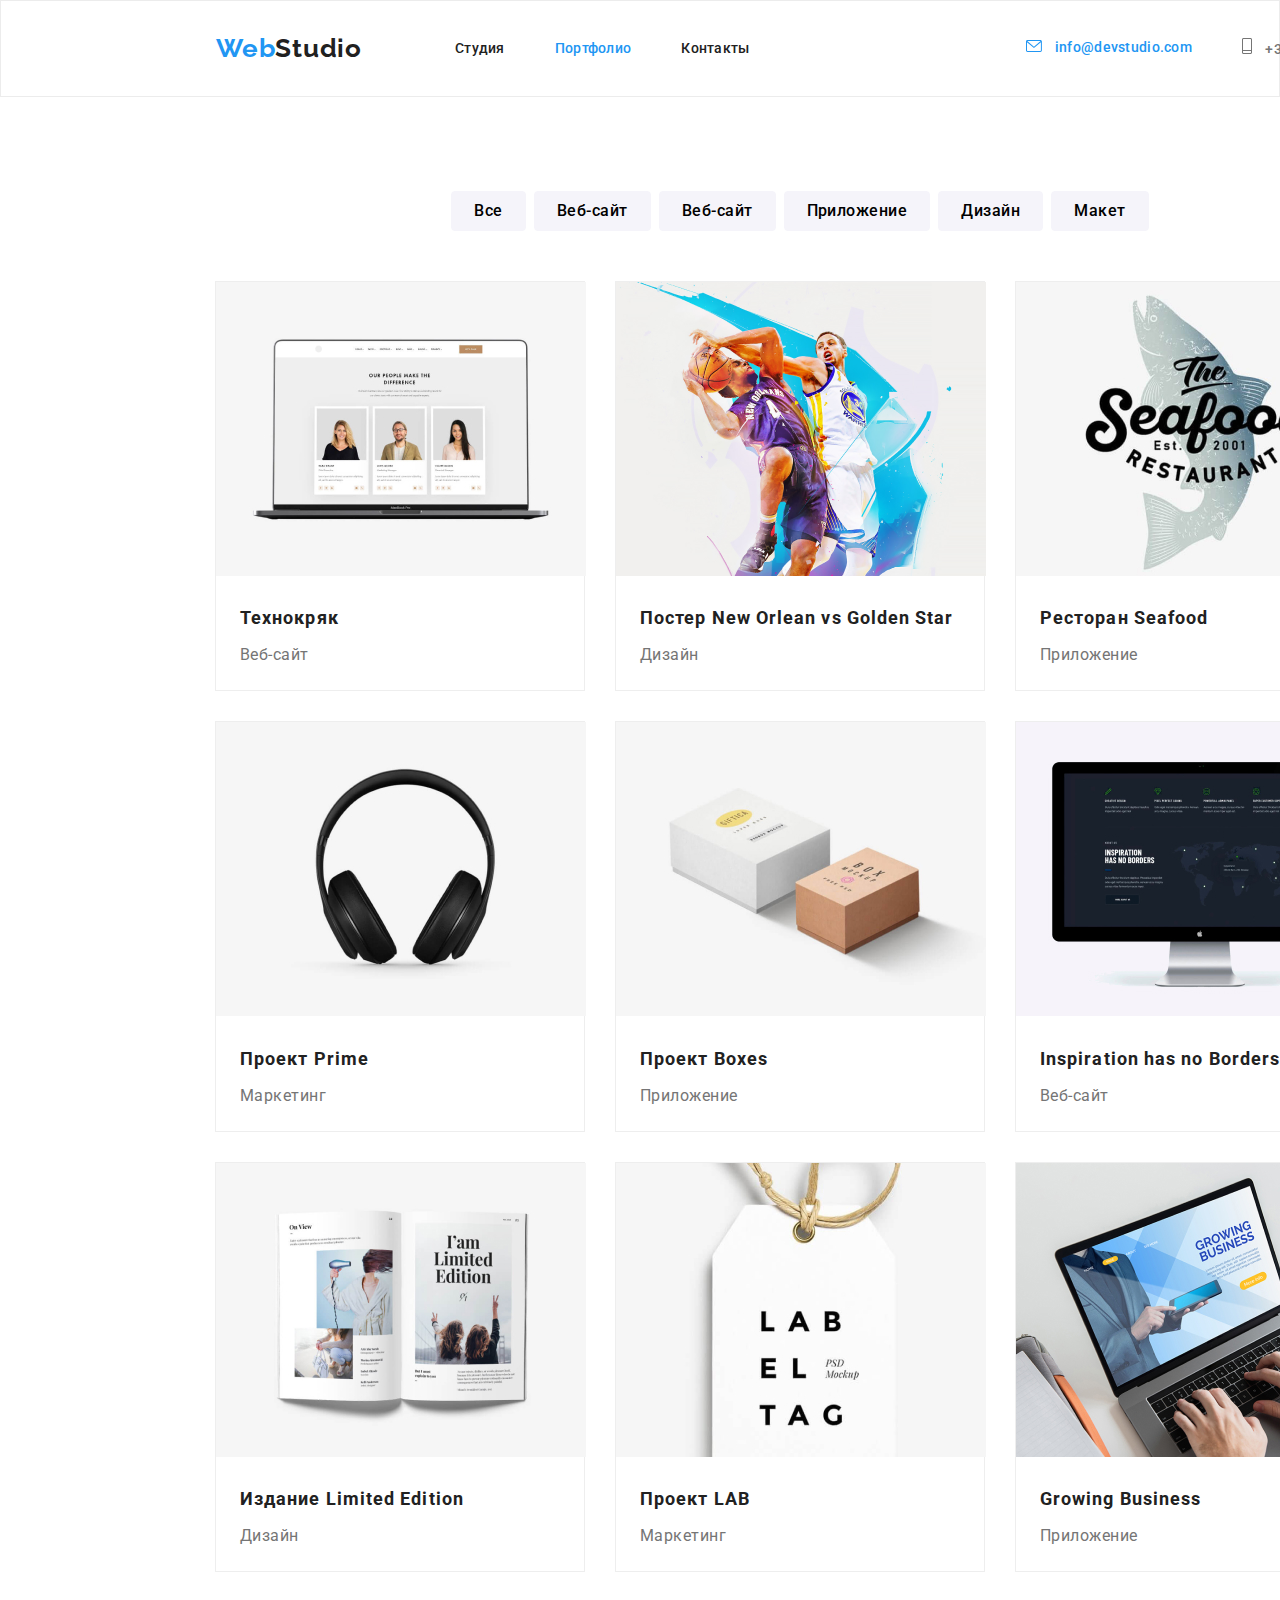
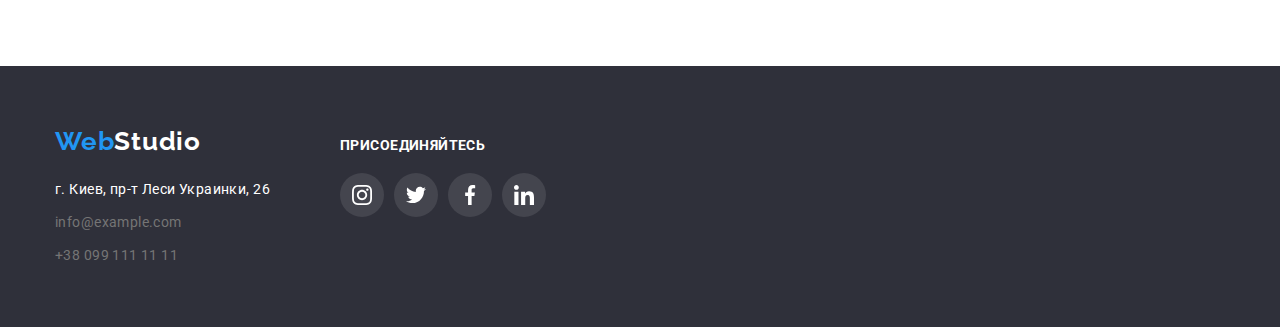
==== commit 10447682: "2 попытка сдать 4 дз" ====
--- a/portfolio.html
+++ b/portfolio.html
@@ -80,67 +80,85 @@
 
           <ul class="list-img">
             <li class="list item-img">
-              <img src="./images/img(9).jpg" width="370" alt="картинка1" />
-              <div class="img-container">
-                <h3 class="list-name">Технокряк</h3>
-                <p class="list-text">Веб-сайт</p>
-              </div>
-            </li>
-            <li class="list item-img">
-              <img src="./images/imag(1).png" width="370" alt="картинка2" />
-              <div class="img-container">
-                <h3 class="list-name">Постер New Orlean vs Golden Star</h3>
-                <p class="list-text">Дизайн</p>
-              </div>
-            </li>
-            <li class="list item-img">
-              <img src="./images/img(2).jpg" width="370" alt="картинка3" />
-              <div class="img-container">
-                <h3 class="list-name">Ресторан Seafood</h3>
-                <p class="list-text">Приложение</p>
-              </div>
-            </li>
-            <li class="list item-img">
-              <img src="./images/img(4).jpg" width="370" alt="картинка4" />
-              <div class="img-container">
-                <h3 class="list-name">Проект Prime</h3>
-                <p class="list-text">Маркетинг</p>
-              </div>
-            </li>
-            <li class="list item-img">
-              <img src="./images/img(5).jpg" width="370" alt="картинка5" />
-              <div class="img-container">
-                <h3 class="list-name">Проект Boxes</h3>
-                <p class="list-text">Приложение</p>
-              </div>
-            </li>
-            <li class="list item-img">
-              <img src="./images/img(10).jpg" width="370" alt="картинка6" />
-              <div class="img-container">
-                <h3 class="list-name">Inspiration has no Borders</h3>
-                <p class="list-text">Веб-сайт</p>
-              </div>
-            </li>
-            <li class="list item-img">
-              <img src="./images/img(6).jpg" width="370" alt="картинка7" />
-              <div class="img-container">
-                <h3 class="list-name">Издание Limited Edition</h3>
-                <p class="list-text">Дизайн</p>
-              </div>
-            </li>
-            <li class="list item-img">
-              <img src="./images/img(7).jpg" width="370" alt="картинка8" />
-              <div class="img-container">
-                <h3 class="list-name">Проект LAB</h3>
-                <p class="list-text">Маркетинг</p>
-              </div>
-            </li>
-            <li class="list item-img">
-              <img src="./images/img(8).jpg" width="370" alt="картинка9" />
-              <div class="img-container">
-                <h3 class="list-name">Growing Business</h3>
-                <p class="list-text">Приложение</p>
-              </div>
+              <a href="" class="list">
+                <img src="./images/img(9).jpg" width="370" alt="картинка1" />
+                <div class="img-container">
+                  <h3 class="list-name">Технокряк</h3>
+                  <p class="list-text">Веб-сайт</p>
+                </div>
+              </a>
+            </li>
+            <li class="list item-img">
+              <a href="" class="list">
+                <img src="./images/imag(1).png" width="370" alt="картинка2" />
+                <div class="img-container">
+                  <h3 class="list-name">Постер New Orlean vs Golden Star</h3>
+                  <p class="list-text">Дизайн</p>
+                </div>
+              </a>
+            </li>
+            <li class="list item-img">
+              <a href="" class="list">
+                <img src="./images/img(2).jpg" width="370" alt="картинка3" />
+                <div class="img-container">
+                  <h3 class="list-name">Ресторан Seafood</h3>
+                  <p class="list-text">Приложение</p>
+                </div>
+              </a>
+            </li>
+            <li class="list item-img">
+              <a href="" class="list">
+                <img src="./images/img(4).jpg" width="370" alt="картинка4" />
+                <div class="img-container">
+                  <h3 class="list-name">Проект Prime</h3>
+                  <p class="list-text">Маркетинг</p>
+                </div>
+              </a>
+            </li>
+            <li class="list item-img">
+              <a href="" class="list">
+                <img src="./images/img(5).jpg" width="370" alt="картинка5" />
+                <div class="img-container">
+                  <h3 class="list-name">Проект Boxes</h3>
+                  <p class="list-text">Приложение</p>
+                </div>
+              </a>
+            </li>
+            <li class="list item-img">
+              <a href="" class="list">
+                <img src="./images/img(10).jpg" width="370" alt="картинка6" />
+                <div class="img-container">
+                  <h3 class="list-name">Inspiration has no Borders</h3>
+                  <p class="list-text">Веб-сайт</p>
+                </div>
+              </a>
+            </li>
+            <li class="list item-img">
+              <a href="" class="list">
+                <img src="./images/img(6).jpg" width="370" alt="картинка7" />
+                <div class="img-container">
+                  <h3 class="list-name">Издание Limited Edition</h3>
+                  <p class="list-text">Дизайн</p>
+                </div>
+              </a>
+            </li>
+            <li class="list item-img">
+              <a href="" class="list">
+                <img src="./images/img(7).jpg" width="370" alt="картинка8" />
+                <div class="img-container">
+                  <h3 class="list-name">Проект LAB</h3>
+                  <p class="list-text">Маркетинг</p>
+                </div>
+              </a>
+            </li>
+            <li class="list item-img">
+              <a href="" class="list">
+                <img src="./images/img(8).jpg" width="370" alt="картинка9" />
+                <div class="img-container">
+                  <h3 class="list-name">Growing Business</h3>
+                  <p class="list-text">Приложение</p>
+                </div>
+              </a>
             </li>
           </ul>
         </div>
--- a/stile/portfolio.css
+++ b/stile/portfolio.css
@@ -29,13 +29,12 @@
 /* Стили Хедера*/
 .header {
   padding: 0px 215px;
+  border: 1px solid #ececec;
 }
 .container {
-  width: 1200px;
+  width: 1170px;
   margin-left: auto;
   margin-right: auto;
-  padding-left: 15px;
-  padding-right: 15px;
 }
 .header-logo {
   font-family: "Raleway", sans-serif;
@@ -196,6 +195,10 @@
   box-sizing: border-box;
   width: 370px;
 }
+.item-img:hover {
+  box-shadow: 0px 1px 1px rgba(0, 0, 0, 0.12), 0px 4px 4px rgba(0, 0, 0, 0.06),
+    1px 4px 6px rgba(0, 0, 0, 0.16);
+}
 .item-img:nth-child(3n + 1) {
   margin-left: 0px;
 }
@@ -210,6 +213,7 @@
   letter-spacing: 0.06em;
   text-align: left;
   margin-bottom: 4px;
+  color: var(--primary-color);
 }
 .img-container {
   padding: 20px 24px;
@@ -266,11 +270,13 @@
 }
 .footer-div-container {
   display: flex;
+  align-items: baseline;
 }
 .footer-ul-svg {
   display: flex;
 }
-.footer-list .link:hover {
+.footer-list .link:hover,
+.footer-list .link:focus {
   color: var(--nav-color);
 }
 .footer-h3-svg {
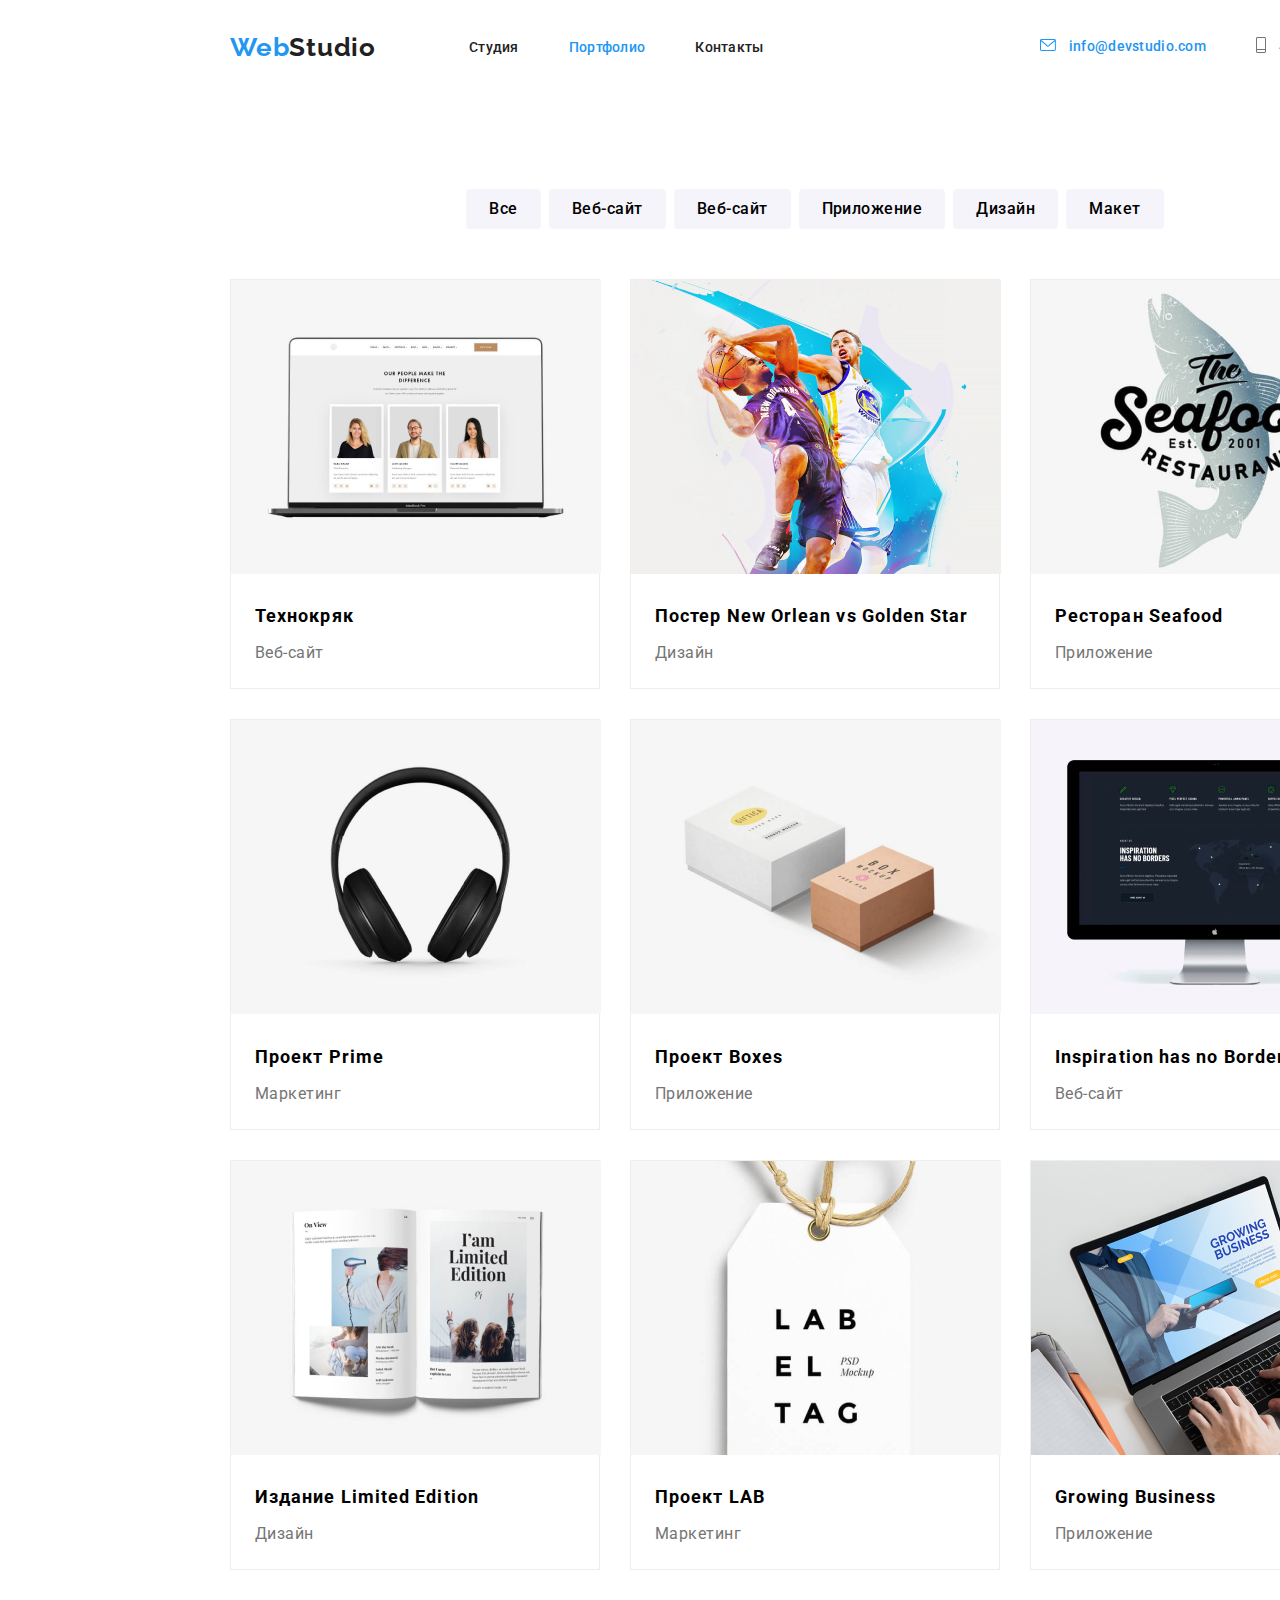
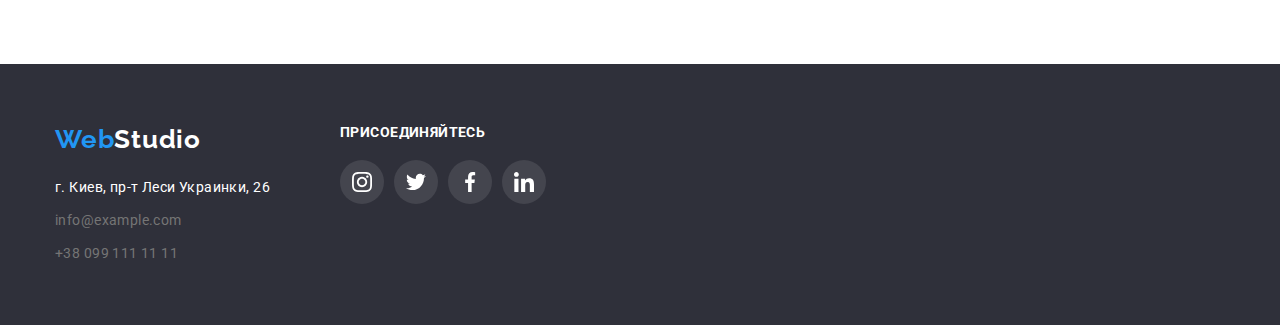
==== commit 7193a1ac: "Revert "2 попытка сдать 4 дз"" ====
--- a/portfolio.html
+++ b/portfolio.html
@@ -80,85 +80,67 @@
 
           <ul class="list-img">
             <li class="list item-img">
-              <a href="" class="list">
-                <img src="./images/img(9).jpg" width="370" alt="картинка1" />
-                <div class="img-container">
-                  <h3 class="list-name">Технокряк</h3>
-                  <p class="list-text">Веб-сайт</p>
-                </div>
-              </a>
-            </li>
-            <li class="list item-img">
-              <a href="" class="list">
-                <img src="./images/imag(1).png" width="370" alt="картинка2" />
-                <div class="img-container">
-                  <h3 class="list-name">Постер New Orlean vs Golden Star</h3>
-                  <p class="list-text">Дизайн</p>
-                </div>
-              </a>
-            </li>
-            <li class="list item-img">
-              <a href="" class="list">
-                <img src="./images/img(2).jpg" width="370" alt="картинка3" />
-                <div class="img-container">
-                  <h3 class="list-name">Ресторан Seafood</h3>
-                  <p class="list-text">Приложение</p>
-                </div>
-              </a>
-            </li>
-            <li class="list item-img">
-              <a href="" class="list">
-                <img src="./images/img(4).jpg" width="370" alt="картинка4" />
-                <div class="img-container">
-                  <h3 class="list-name">Проект Prime</h3>
-                  <p class="list-text">Маркетинг</p>
-                </div>
-              </a>
-            </li>
-            <li class="list item-img">
-              <a href="" class="list">
-                <img src="./images/img(5).jpg" width="370" alt="картинка5" />
-                <div class="img-container">
-                  <h3 class="list-name">Проект Boxes</h3>
-                  <p class="list-text">Приложение</p>
-                </div>
-              </a>
-            </li>
-            <li class="list item-img">
-              <a href="" class="list">
-                <img src="./images/img(10).jpg" width="370" alt="картинка6" />
-                <div class="img-container">
-                  <h3 class="list-name">Inspiration has no Borders</h3>
-                  <p class="list-text">Веб-сайт</p>
-                </div>
-              </a>
-            </li>
-            <li class="list item-img">
-              <a href="" class="list">
-                <img src="./images/img(6).jpg" width="370" alt="картинка7" />
-                <div class="img-container">
-                  <h3 class="list-name">Издание Limited Edition</h3>
-                  <p class="list-text">Дизайн</p>
-                </div>
-              </a>
-            </li>
-            <li class="list item-img">
-              <a href="" class="list">
-                <img src="./images/img(7).jpg" width="370" alt="картинка8" />
-                <div class="img-container">
-                  <h3 class="list-name">Проект LAB</h3>
-                  <p class="list-text">Маркетинг</p>
-                </div>
-              </a>
-            </li>
-            <li class="list item-img">
-              <a href="" class="list">
-                <img src="./images/img(8).jpg" width="370" alt="картинка9" />
-                <div class="img-container">
-                  <h3 class="list-name">Growing Business</h3>
-                  <p class="list-text">Приложение</p>
-                </div>
-              </a>
+              <img src="./images/img(9).jpg" width="370" alt="картинка1" />
+              <div class="img-container">
+                <h3 class="list-name">Технокряк</h3>
+                <p class="list-text">Веб-сайт</p>
+              </div>
+            </li>
+            <li class="list item-img">
+              <img src="./images/imag(1).png" width="370" alt="картинка2" />
+              <div class="img-container">
+                <h3 class="list-name">Постер New Orlean vs Golden Star</h3>
+                <p class="list-text">Дизайн</p>
+              </div>
+            </li>
+            <li class="list item-img">
+              <img src="./images/img(2).jpg" width="370" alt="картинка3" />
+              <div class="img-container">
+                <h3 class="list-name">Ресторан Seafood</h3>
+                <p class="list-text">Приложение</p>
+              </div>
+            </li>
+            <li class="list item-img">
+              <img src="./images/img(4).jpg" width="370" alt="картинка4" />
+              <div class="img-container">
+                <h3 class="list-name">Проект Prime</h3>
+                <p class="list-text">Маркетинг</p>
+              </div>
+            </li>
+            <li class="list item-img">
+              <img src="./images/img(5).jpg" width="370" alt="картинка5" />
+              <div class="img-container">
+                <h3 class="list-name">Проект Boxes</h3>
+                <p class="list-text">Приложение</p>
+              </div>
+            </li>
+            <li class="list item-img">
+              <img src="./images/img(10).jpg" width="370" alt="картинка6" />
+              <div class="img-container">
+                <h3 class="list-name">Inspiration has no Borders</h3>
+                <p class="list-text">Веб-сайт</p>
+              </div>
+            </li>
+            <li class="list item-img">
+              <img src="./images/img(6).jpg" width="370" alt="картинка7" />
+              <div class="img-container">
+                <h3 class="list-name">Издание Limited Edition</h3>
+                <p class="list-text">Дизайн</p>
+              </div>
+            </li>
+            <li class="list item-img">
+              <img src="./images/img(7).jpg" width="370" alt="картинка8" />
+              <div class="img-container">
+                <h3 class="list-name">Проект LAB</h3>
+                <p class="list-text">Маркетинг</p>
+              </div>
+            </li>
+            <li class="list item-img">
+              <img src="./images/img(8).jpg" width="370" alt="картинка9" />
+              <div class="img-container">
+                <h3 class="list-name">Growing Business</h3>
+                <p class="list-text">Приложение</p>
+              </div>
             </li>
           </ul>
         </div>
--- a/stile/portfolio.css
+++ b/stile/portfolio.css
@@ -29,12 +29,13 @@
 /* Стили Хедера*/
 .header {
   padding: 0px 215px;
-  border: 1px solid #ececec;
 }
 .container {
-  width: 1170px;
+  width: 1200px;
   margin-left: auto;
   margin-right: auto;
+  padding-left: 15px;
+  padding-right: 15px;
 }
 .header-logo {
   font-family: "Raleway", sans-serif;
@@ -195,10 +196,6 @@
   box-sizing: border-box;
   width: 370px;
 }
-.item-img:hover {
-  box-shadow: 0px 1px 1px rgba(0, 0, 0, 0.12), 0px 4px 4px rgba(0, 0, 0, 0.06),
-    1px 4px 6px rgba(0, 0, 0, 0.16);
-}
 .item-img:nth-child(3n + 1) {
   margin-left: 0px;
 }
@@ -213,7 +210,6 @@
   letter-spacing: 0.06em;
   text-align: left;
   margin-bottom: 4px;
-  color: var(--primary-color);
 }
 .img-container {
   padding: 20px 24px;
@@ -270,13 +266,11 @@
 }
 .footer-div-container {
   display: flex;
-  align-items: baseline;
 }
 .footer-ul-svg {
   display: flex;
 }
-.footer-list .link:hover,
-.footer-list .link:focus {
+.footer-list .link:hover {
   color: var(--nav-color);
 }
 .footer-h3-svg {
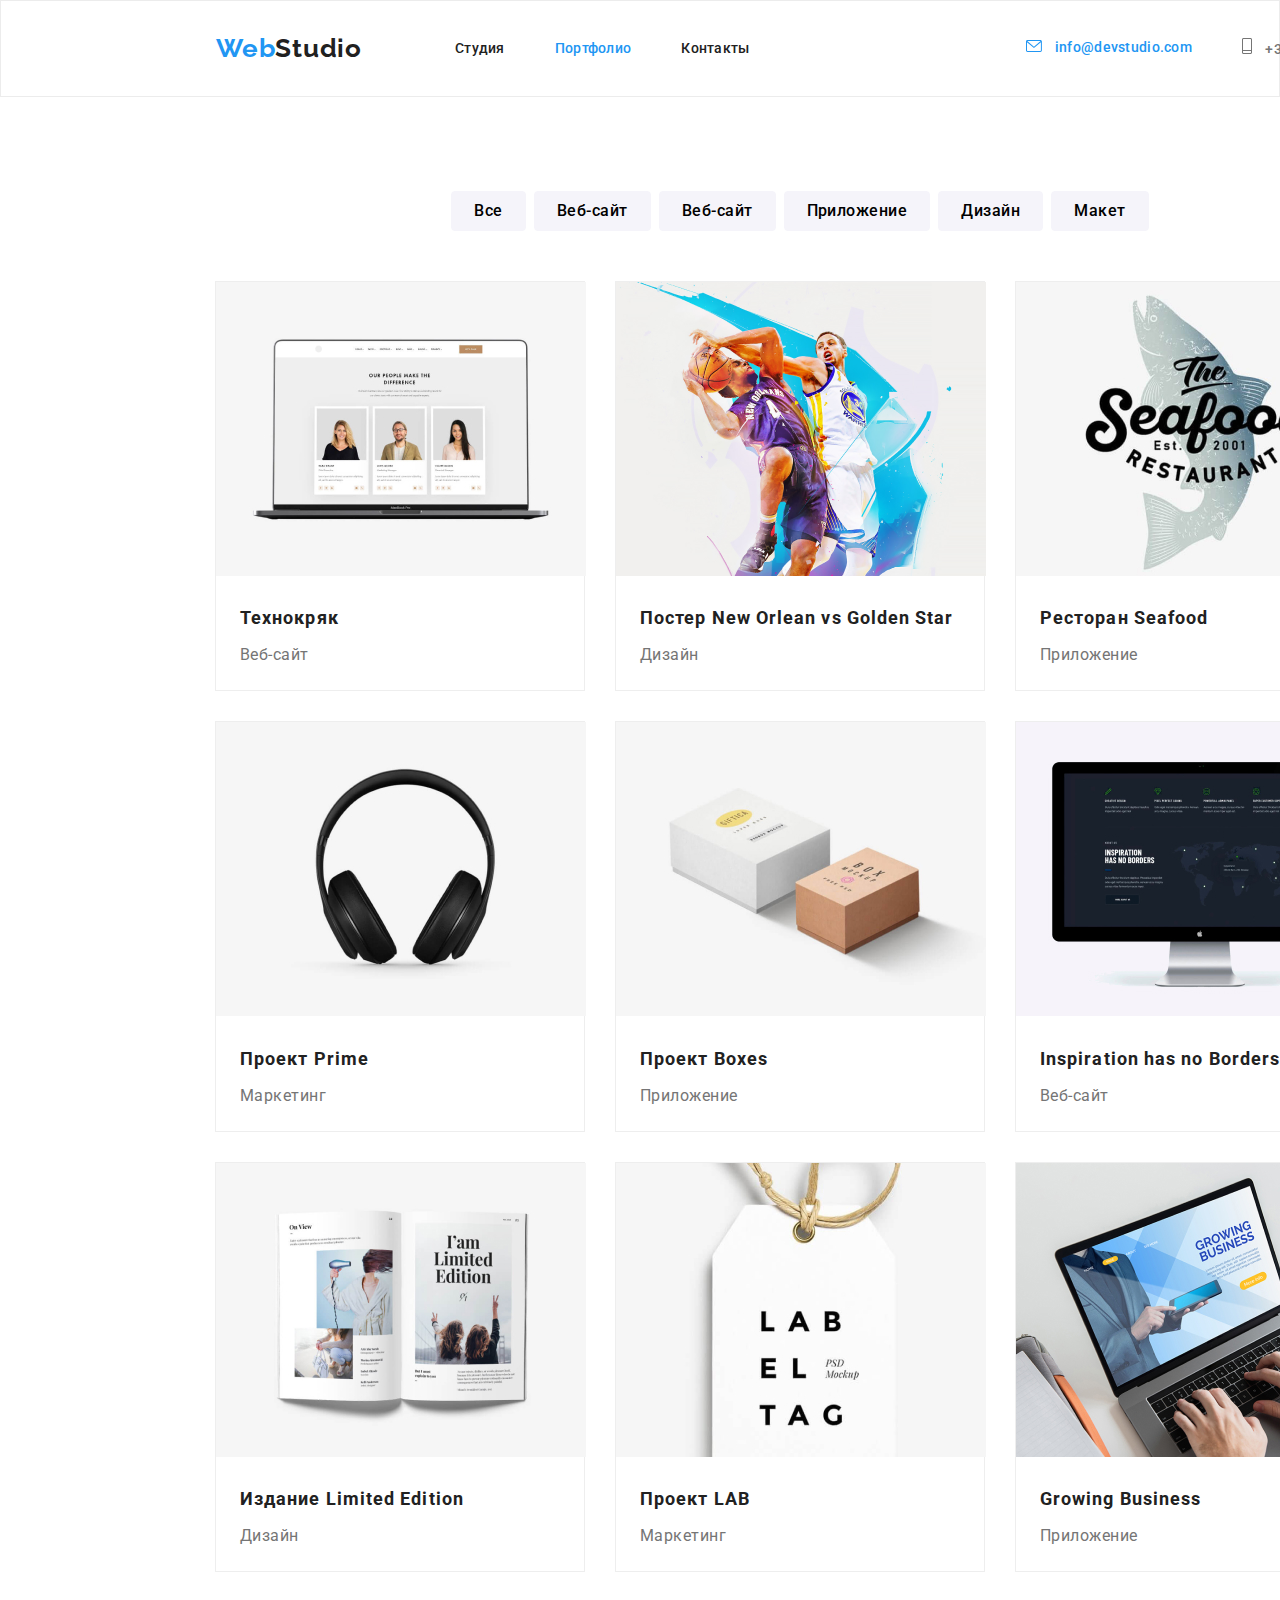
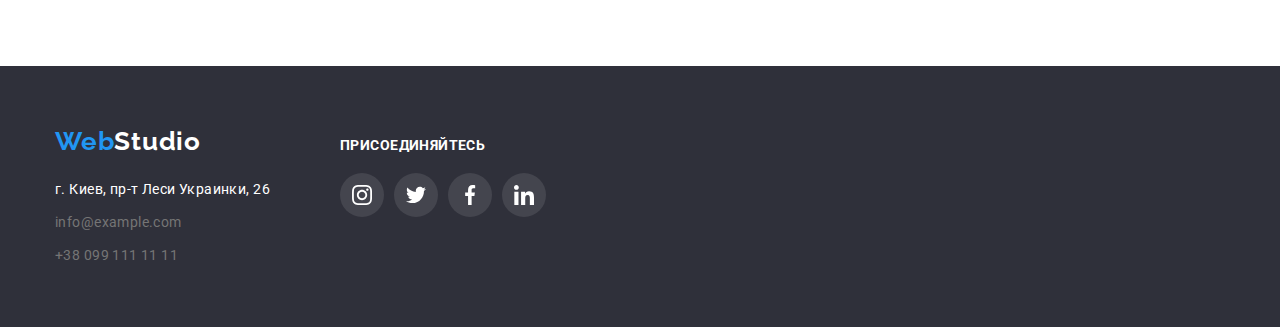
==== commit ba09d088: "Revert "Revert "2 попытка сдать 4 дз""" ====
--- a/portfolio.html
+++ b/portfolio.html
@@ -80,67 +80,85 @@
 
           <ul class="list-img">
             <li class="list item-img">
-              <img src="./images/img(9).jpg" width="370" alt="картинка1" />
-              <div class="img-container">
-                <h3 class="list-name">Технокряк</h3>
-                <p class="list-text">Веб-сайт</p>
-              </div>
-            </li>
-            <li class="list item-img">
-              <img src="./images/imag(1).png" width="370" alt="картинка2" />
-              <div class="img-container">
-                <h3 class="list-name">Постер New Orlean vs Golden Star</h3>
-                <p class="list-text">Дизайн</p>
-              </div>
-            </li>
-            <li class="list item-img">
-              <img src="./images/img(2).jpg" width="370" alt="картинка3" />
-              <div class="img-container">
-                <h3 class="list-name">Ресторан Seafood</h3>
-                <p class="list-text">Приложение</p>
-              </div>
-            </li>
-            <li class="list item-img">
-              <img src="./images/img(4).jpg" width="370" alt="картинка4" />
-              <div class="img-container">
-                <h3 class="list-name">Проект Prime</h3>
-                <p class="list-text">Маркетинг</p>
-              </div>
-            </li>
-            <li class="list item-img">
-              <img src="./images/img(5).jpg" width="370" alt="картинка5" />
-              <div class="img-container">
-                <h3 class="list-name">Проект Boxes</h3>
-                <p class="list-text">Приложение</p>
-              </div>
-            </li>
-            <li class="list item-img">
-              <img src="./images/img(10).jpg" width="370" alt="картинка6" />
-              <div class="img-container">
-                <h3 class="list-name">Inspiration has no Borders</h3>
-                <p class="list-text">Веб-сайт</p>
-              </div>
-            </li>
-            <li class="list item-img">
-              <img src="./images/img(6).jpg" width="370" alt="картинка7" />
-              <div class="img-container">
-                <h3 class="list-name">Издание Limited Edition</h3>
-                <p class="list-text">Дизайн</p>
-              </div>
-            </li>
-            <li class="list item-img">
-              <img src="./images/img(7).jpg" width="370" alt="картинка8" />
-              <div class="img-container">
-                <h3 class="list-name">Проект LAB</h3>
-                <p class="list-text">Маркетинг</p>
-              </div>
-            </li>
-            <li class="list item-img">
-              <img src="./images/img(8).jpg" width="370" alt="картинка9" />
-              <div class="img-container">
-                <h3 class="list-name">Growing Business</h3>
-                <p class="list-text">Приложение</p>
-              </div>
+              <a href="" class="list">
+                <img src="./images/img(9).jpg" width="370" alt="картинка1" />
+                <div class="img-container">
+                  <h3 class="list-name">Технокряк</h3>
+                  <p class="list-text">Веб-сайт</p>
+                </div>
+              </a>
+            </li>
+            <li class="list item-img">
+              <a href="" class="list">
+                <img src="./images/imag(1).png" width="370" alt="картинка2" />
+                <div class="img-container">
+                  <h3 class="list-name">Постер New Orlean vs Golden Star</h3>
+                  <p class="list-text">Дизайн</p>
+                </div>
+              </a>
+            </li>
+            <li class="list item-img">
+              <a href="" class="list">
+                <img src="./images/img(2).jpg" width="370" alt="картинка3" />
+                <div class="img-container">
+                  <h3 class="list-name">Ресторан Seafood</h3>
+                  <p class="list-text">Приложение</p>
+                </div>
+              </a>
+            </li>
+            <li class="list item-img">
+              <a href="" class="list">
+                <img src="./images/img(4).jpg" width="370" alt="картинка4" />
+                <div class="img-container">
+                  <h3 class="list-name">Проект Prime</h3>
+                  <p class="list-text">Маркетинг</p>
+                </div>
+              </a>
+            </li>
+            <li class="list item-img">
+              <a href="" class="list">
+                <img src="./images/img(5).jpg" width="370" alt="картинка5" />
+                <div class="img-container">
+                  <h3 class="list-name">Проект Boxes</h3>
+                  <p class="list-text">Приложение</p>
+                </div>
+              </a>
+            </li>
+            <li class="list item-img">
+              <a href="" class="list">
+                <img src="./images/img(10).jpg" width="370" alt="картинка6" />
+                <div class="img-container">
+                  <h3 class="list-name">Inspiration has no Borders</h3>
+                  <p class="list-text">Веб-сайт</p>
+                </div>
+              </a>
+            </li>
+            <li class="list item-img">
+              <a href="" class="list">
+                <img src="./images/img(6).jpg" width="370" alt="картинка7" />
+                <div class="img-container">
+                  <h3 class="list-name">Издание Limited Edition</h3>
+                  <p class="list-text">Дизайн</p>
+                </div>
+              </a>
+            </li>
+            <li class="list item-img">
+              <a href="" class="list">
+                <img src="./images/img(7).jpg" width="370" alt="картинка8" />
+                <div class="img-container">
+                  <h3 class="list-name">Проект LAB</h3>
+                  <p class="list-text">Маркетинг</p>
+                </div>
+              </a>
+            </li>
+            <li class="list item-img">
+              <a href="" class="list">
+                <img src="./images/img(8).jpg" width="370" alt="картинка9" />
+                <div class="img-container">
+                  <h3 class="list-name">Growing Business</h3>
+                  <p class="list-text">Приложение</p>
+                </div>
+              </a>
             </li>
           </ul>
         </div>
--- a/stile/portfolio.css
+++ b/stile/portfolio.css
@@ -29,13 +29,12 @@
 /* Стили Хедера*/
 .header {
   padding: 0px 215px;
+  border: 1px solid #ececec;
 }
 .container {
-  width: 1200px;
+  width: 1170px;
   margin-left: auto;
   margin-right: auto;
-  padding-left: 15px;
-  padding-right: 15px;
 }
 .header-logo {
   font-family: "Raleway", sans-serif;
@@ -196,6 +195,10 @@
   box-sizing: border-box;
   width: 370px;
 }
+.item-img:hover {
+  box-shadow: 0px 1px 1px rgba(0, 0, 0, 0.12), 0px 4px 4px rgba(0, 0, 0, 0.06),
+    1px 4px 6px rgba(0, 0, 0, 0.16);
+}
 .item-img:nth-child(3n + 1) {
   margin-left: 0px;
 }
@@ -210,6 +213,7 @@
   letter-spacing: 0.06em;
   text-align: left;
   margin-bottom: 4px;
+  color: var(--primary-color);
 }
 .img-container {
   padding: 20px 24px;
@@ -266,11 +270,13 @@
 }
 .footer-div-container {
   display: flex;
+  align-items: baseline;
 }
 .footer-ul-svg {
   display: flex;
 }
-.footer-list .link:hover {
+.footer-list .link:hover,
+.footer-list .link:focus {
   color: var(--nav-color);
 }
 .footer-h3-svg {
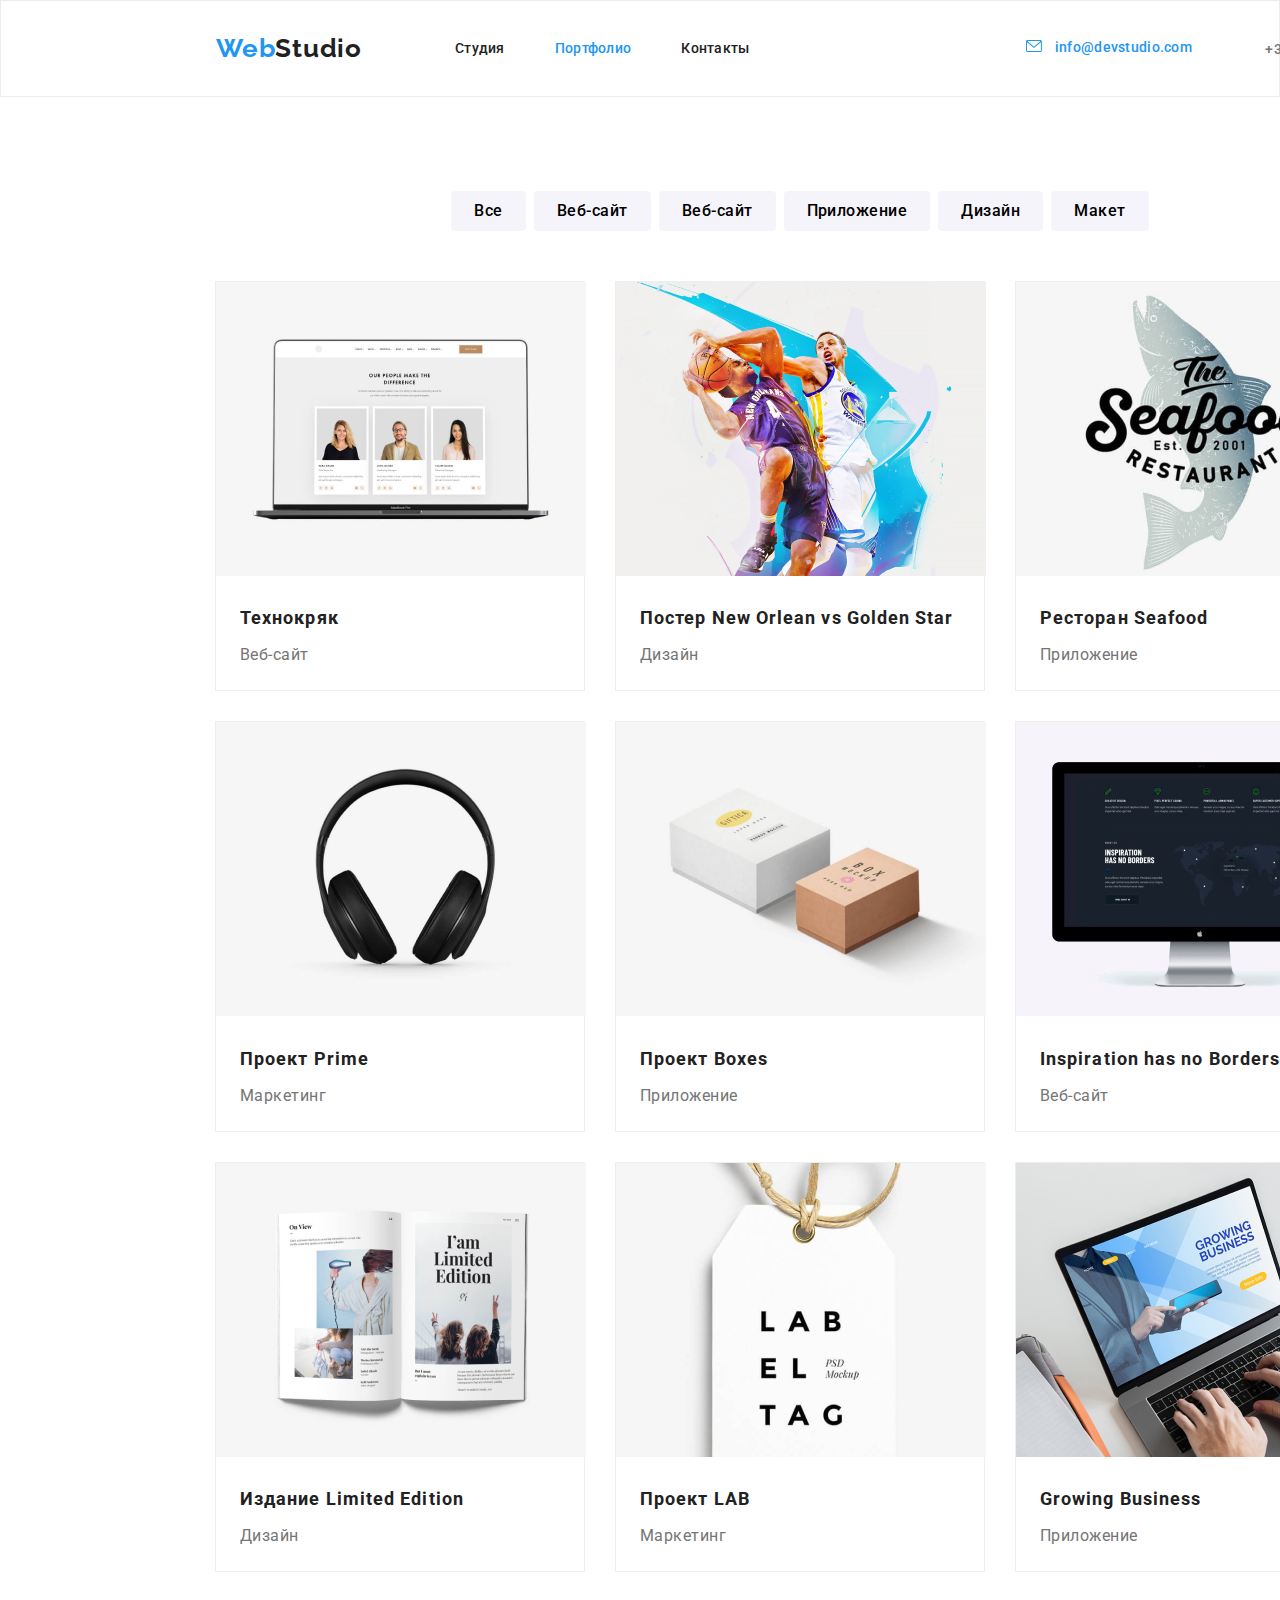
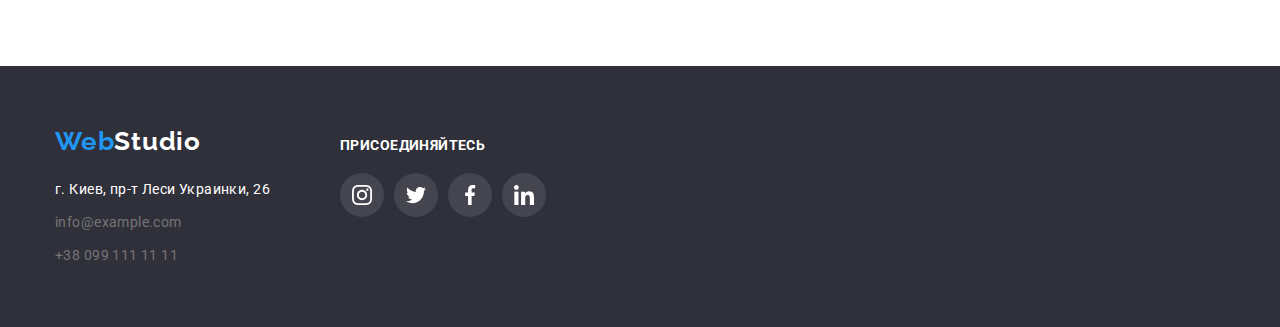
==== commit 87e7f47c: "ввыв" ====
--- a/portfolio.html
+++ b/portfolio.html
@@ -189,28 +189,28 @@
             <li class="footer-li-svg">
               <a href="" class="footer-list-svg">
                 <svg class="footer-icon-svg">
-                  <use href="./images/spryte.svg#icon-instagram-2"></use>
-                </svg>
-              </a>
-            </li>
-            <li class="footer-li-svg">
-              <a href="" class="footer-list-svg">
-                <svg class="footer-icon-svg">
-                  <use href="./images/spryte.svg#icon-twitter-1"></use>
-                </svg>
-              </a>
-            </li>
-            <li class="footer-li-svg">
-              <a href="" class="footer-list-svg">
-                <svg class="footer-icon-svg">
-                  <use href="./images/spryte.svg#icon-facebook-1"></use>
-                </svg>
-              </a>
-            </li>
-            <li class="footer-li-svg">
-              <a href="" class="footer-list-svg">
-                <svg class="footer-icon-svg">
-                  <use href="./images/spryte.svg#icon-linkedin-1"></use>
+                  <use href="./images/spryte.svg#icon-instagram"></use>
+                </svg>
+              </a>
+            </li>
+            <li class="footer-li-svg">
+              <a href="" class="footer-list-svg">
+                <svg class="footer-icon-svg">
+                  <use href="./images/spryte.svg#icon-twitter"></use>
+                </svg>
+              </a>
+            </li>
+            <li class="footer-li-svg">
+              <a href="" class="footer-list-svg">
+                <svg class="footer-icon-svg">
+                  <use href="./images/spryte.svg#icon-facebook"></use>
+                </svg>
+              </a>
+            </li>
+            <li class="footer-li-svg">
+              <a href="" class="footer-list-svg">
+                <svg class="footer-icon-svg">
+                  <use href="./images/spryte.svg#icon-linkedin"></use>
                 </svg>
               </a>
             </li>
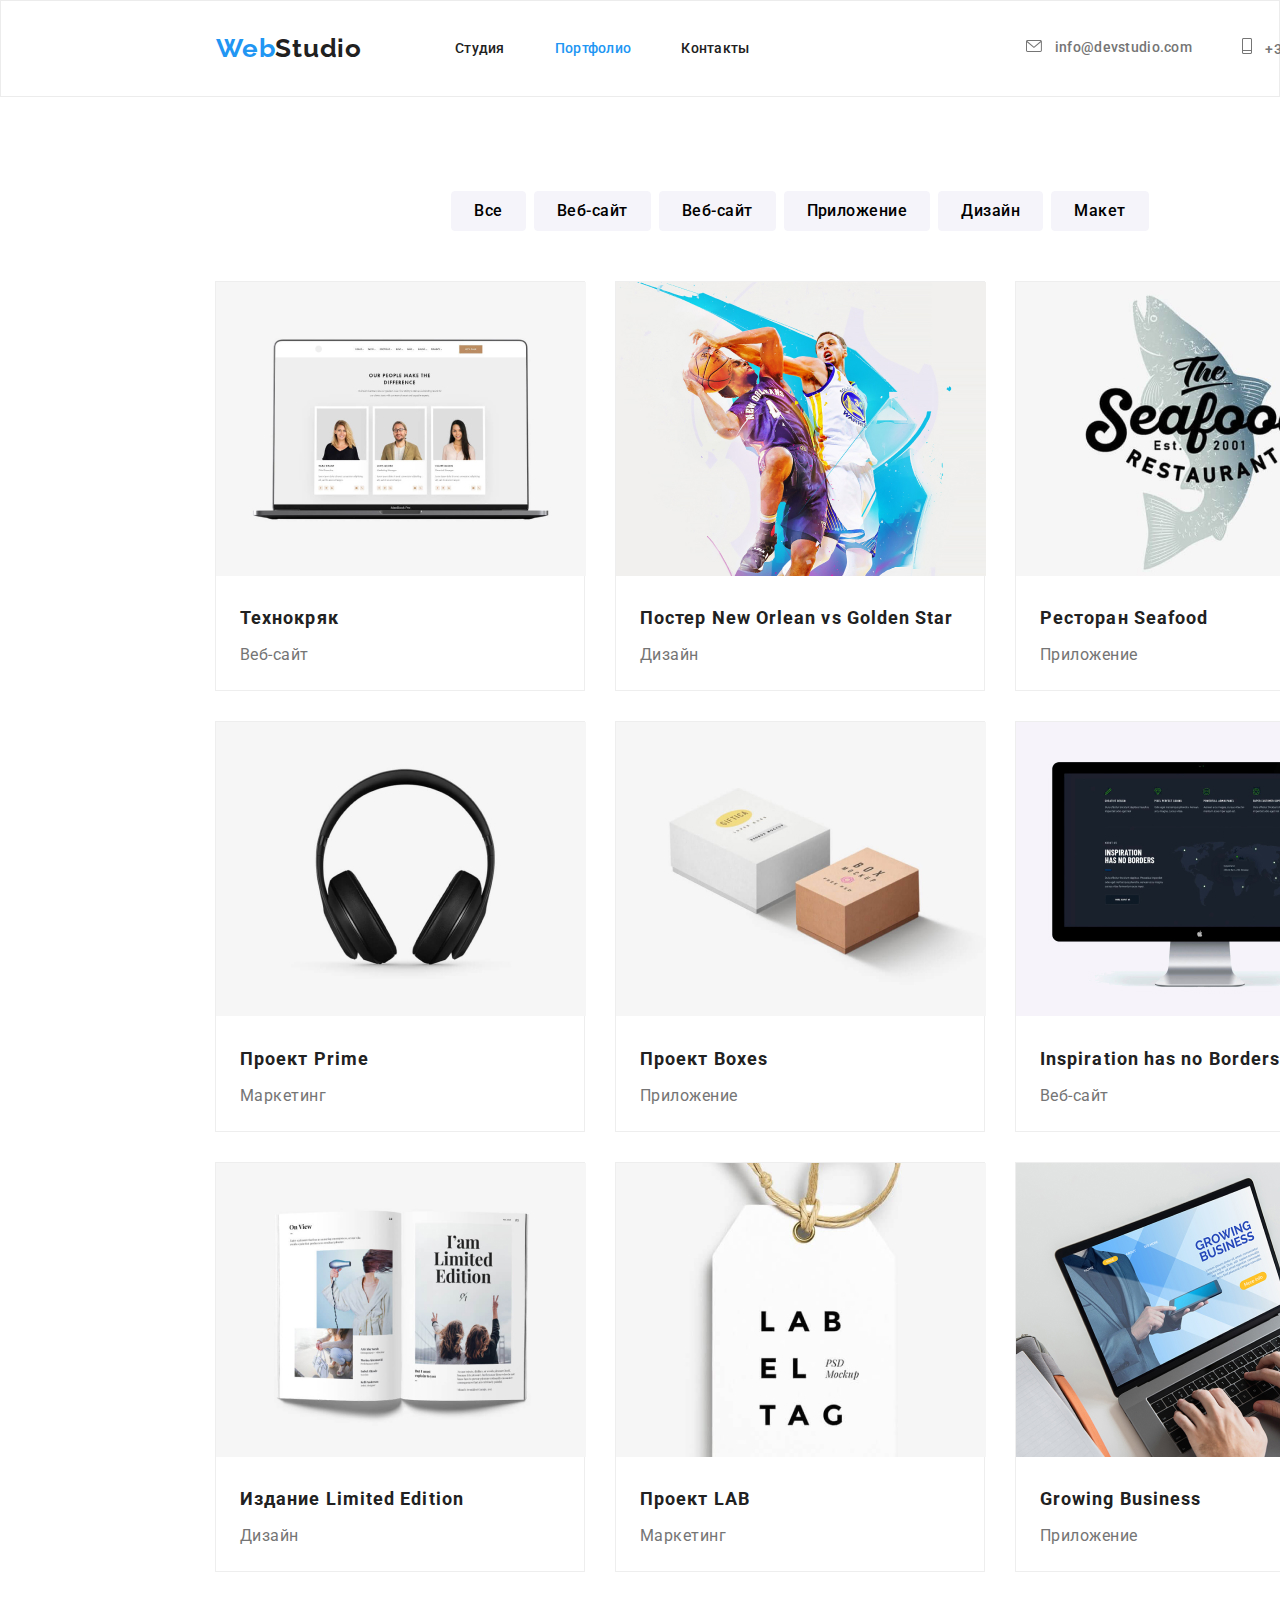
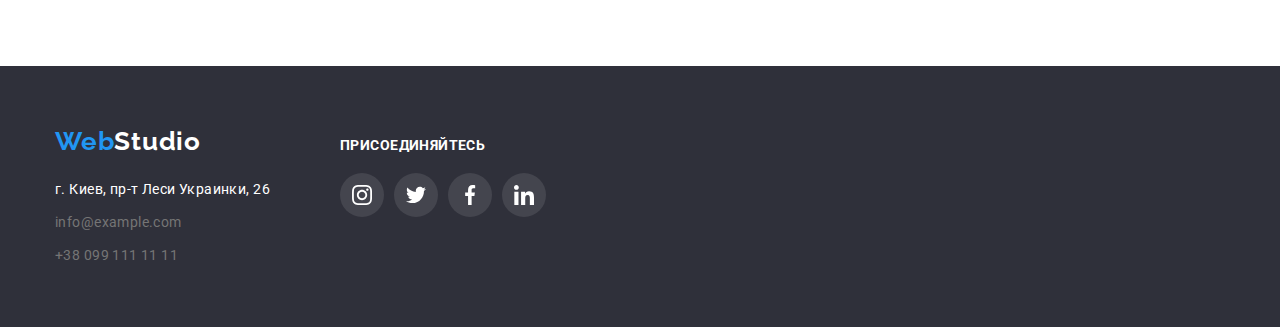
==== commit 248dc8b7: "3 попытка сдать 4 дз" ====
--- a/portfolio.html
+++ b/portfolio.html
@@ -35,7 +35,7 @@
         </nav>
         <ul class="header-nav-contacts list">
           <li class="item">
-            <a href="" class="link hover-item">
+            <a href="" class="link">
               <svg class="letter-icon">
                 <use href="./images/spryte.svg#icon-envelope-hover"></use>
               </svg>
@@ -81,7 +81,7 @@
           <ul class="list-img">
             <li class="list item-img">
               <a href="" class="list">
-                <img src="./images/img(9).jpg" width="370" alt="картинка1" />
+                <img src="./images/img.jpg" width="370" alt="картинка1" />
                 <div class="img-container">
                   <h3 class="list-name">Технокряк</h3>
                   <p class="list-text">Веб-сайт</p>
@@ -90,7 +90,7 @@
             </li>
             <li class="list item-img">
               <a href="" class="list">
-                <img src="./images/imag(1).png" width="370" alt="картинка2" />
+                <img src="./images/img-1.jpg" width="370" alt="картинка2" />
                 <div class="img-container">
                   <h3 class="list-name">Постер New Orlean vs Golden Star</h3>
                   <p class="list-text">Дизайн</p>
@@ -99,7 +99,7 @@
             </li>
             <li class="list item-img">
               <a href="" class="list">
-                <img src="./images/img(2).jpg" width="370" alt="картинка3" />
+                <img src="./images/img-2.jpg" width="370" alt="картинка3" />
                 <div class="img-container">
                   <h3 class="list-name">Ресторан Seafood</h3>
                   <p class="list-text">Приложение</p>
@@ -108,7 +108,7 @@
             </li>
             <li class="list item-img">
               <a href="" class="list">
-                <img src="./images/img(4).jpg" width="370" alt="картинка4" />
+                <img src="./images/img-3.jpg" width="370" alt="картинка4" />
                 <div class="img-container">
                   <h3 class="list-name">Проект Prime</h3>
                   <p class="list-text">Маркетинг</p>
@@ -117,7 +117,7 @@
             </li>
             <li class="list item-img">
               <a href="" class="list">
-                <img src="./images/img(5).jpg" width="370" alt="картинка5" />
+                <img src="./images/img-4.jpg" width="370" alt="картинка5" />
                 <div class="img-container">
                   <h3 class="list-name">Проект Boxes</h3>
                   <p class="list-text">Приложение</p>
@@ -126,7 +126,7 @@
             </li>
             <li class="list item-img">
               <a href="" class="list">
-                <img src="./images/img(10).jpg" width="370" alt="картинка6" />
+                <img src="./images/img-5.jpg" width="370" alt="картинка6" />
                 <div class="img-container">
                   <h3 class="list-name">Inspiration has no Borders</h3>
                   <p class="list-text">Веб-сайт</p>
@@ -135,7 +135,7 @@
             </li>
             <li class="list item-img">
               <a href="" class="list">
-                <img src="./images/img(6).jpg" width="370" alt="картинка7" />
+                <img src="./images/img-6.jpg" width="370" alt="картинка7" />
                 <div class="img-container">
                   <h3 class="list-name">Издание Limited Edition</h3>
                   <p class="list-text">Дизайн</p>
@@ -144,7 +144,7 @@
             </li>
             <li class="list item-img">
               <a href="" class="list">
-                <img src="./images/img(7).jpg" width="370" alt="картинка8" />
+                <img src="./images/img-7.jpg" width="370" alt="картинка8" />
                 <div class="img-container">
                   <h3 class="list-name">Проект LAB</h3>
                   <p class="list-text">Маркетинг</p>
@@ -153,7 +153,7 @@
             </li>
             <li class="list item-img">
               <a href="" class="list">
-                <img src="./images/img(8).jpg" width="370" alt="картинка9" />
+                <img src="./images/img-8.jpg" width="370" alt="картинка9" />
                 <div class="img-container">
                   <h3 class="list-name">Growing Business</h3>
                   <p class="list-text">Приложение</p>
@@ -189,28 +189,28 @@
             <li class="footer-li-svg">
               <a href="" class="footer-list-svg">
                 <svg class="footer-icon-svg">
-                  <use href="./images/spryte.svg#icon-instagram"></use>
-                </svg>
-              </a>
-            </li>
-            <li class="footer-li-svg">
-              <a href="" class="footer-list-svg">
-                <svg class="footer-icon-svg">
-                  <use href="./images/spryte.svg#icon-twitter"></use>
-                </svg>
-              </a>
-            </li>
-            <li class="footer-li-svg">
-              <a href="" class="footer-list-svg">
-                <svg class="footer-icon-svg">
-                  <use href="./images/spryte.svg#icon-facebook"></use>
-                </svg>
-              </a>
-            </li>
-            <li class="footer-li-svg">
-              <a href="" class="footer-list-svg">
-                <svg class="footer-icon-svg">
-                  <use href="./images/spryte.svg#icon-linkedin"></use>
+                  <use href="./images/spryte.svg#icon-instagram-2"></use>
+                </svg>
+              </a>
+            </li>
+            <li class="footer-li-svg">
+              <a href="" class="footer-list-svg">
+                <svg class="footer-icon-svg">
+                  <use href="./images/spryte.svg#icon-twitter-1"></use>
+                </svg>
+              </a>
+            </li>
+            <li class="footer-li-svg">
+              <a href="" class="footer-list-svg">
+                <svg class="footer-icon-svg">
+                  <use href="./images/spryte.svg#icon-facebook-1"></use>
+                </svg>
+              </a>
+            </li>
+            <li class="footer-li-svg">
+              <a href="" class="footer-list-svg">
+                <svg class="footer-icon-svg">
+                  <use href="./images/spryte.svg#icon-linkedin-1"></use>
                 </svg>
               </a>
             </li>
--- a/stile/portfolio.css
+++ b/stile/portfolio.css
@@ -76,6 +76,12 @@
   color: var(--primary-color);
   padding: 32px 0px;
 }
+.header-nav .hover-item {
+  color: var(--nav-color);
+}
+.header-nav-contacts .hover-item {
+  color: var(--nav-color);
+}
 .header-nav .item {
   margin-right: 50px;
 }
@@ -98,12 +104,7 @@
 .header-nav-contacts .item:last-child {
   margin: 0px;
 }
-.header-nav .hover-item {
-  color: var(--nav-color);
-}
-.header-nav-contacts .hover-item {
-  color: var(--nav-color);
-}
+
 .header-nav .link:hover,
 .header-nav .link:focus {
   color: var(--nav-color);
@@ -123,7 +124,7 @@
 .letter-icon {
   width: 16px;
   height: 12px;
-  fill: var(--nav-color);
+  fill: var(--no-primary-color);
   margin-right: 10px;
 }
 .telephone-icon {
@@ -132,16 +133,16 @@
   fill: var(--no-primary-color);
   margin-right: 10px;
 }
-.header-nav-contacts .item:hover .letter-icon {
-  fill: var(--no-primary-color);
-}
-.header-nav-contacts .item:hover .telephone-icon {
+.header-nav-contacts .link:hover .letter-icon {
   fill: var(--nav-color);
 }
-.header-nav-contacts .item:focus .letter-icon {
-  fill: var(--no-primary-color);
-}
-.header-nav-contacts .item:focus .telephone-icon {
+.header-nav-contacts .link:hover .telephone-icon {
+  fill: var(--nav-color);
+}
+.header-nav-contacts .link:focus .letter-icon {
+  fill: var(--nav-color);
+}
+.header-nav-contacts .link:focus .telephone-icon {
   fill: var(--nav-color);
 }
 /* Секция картинок */
@@ -183,6 +184,8 @@
 .section-button:focus {
   color: var(--white);
   background-color: var(--nav-color);
+  box-shadow: 0px 3px 1px rgba(0, 0, 0, 0.1), 0px 1px 2px rgba(0, 0, 0, 0.08),
+    0px 2px 2px rgba(0, 0, 0, 0.12);
 }
 .list {
   list-style: none;
@@ -195,7 +198,8 @@
   box-sizing: border-box;
   width: 370px;
 }
-.item-img:hover {
+.item-img:hover,
+.item-img:focus {
   box-shadow: 0px 1px 1px rgba(0, 0, 0, 0.12), 0px 4px 4px rgba(0, 0, 0, 0.06),
     1px 4px 6px rgba(0, 0, 0, 0.16);
 }
@@ -217,6 +221,7 @@
 }
 .img-container {
   padding: 20px 24px;
+  width: 370px;
 }
 .list-text {
   font-size: 16px;
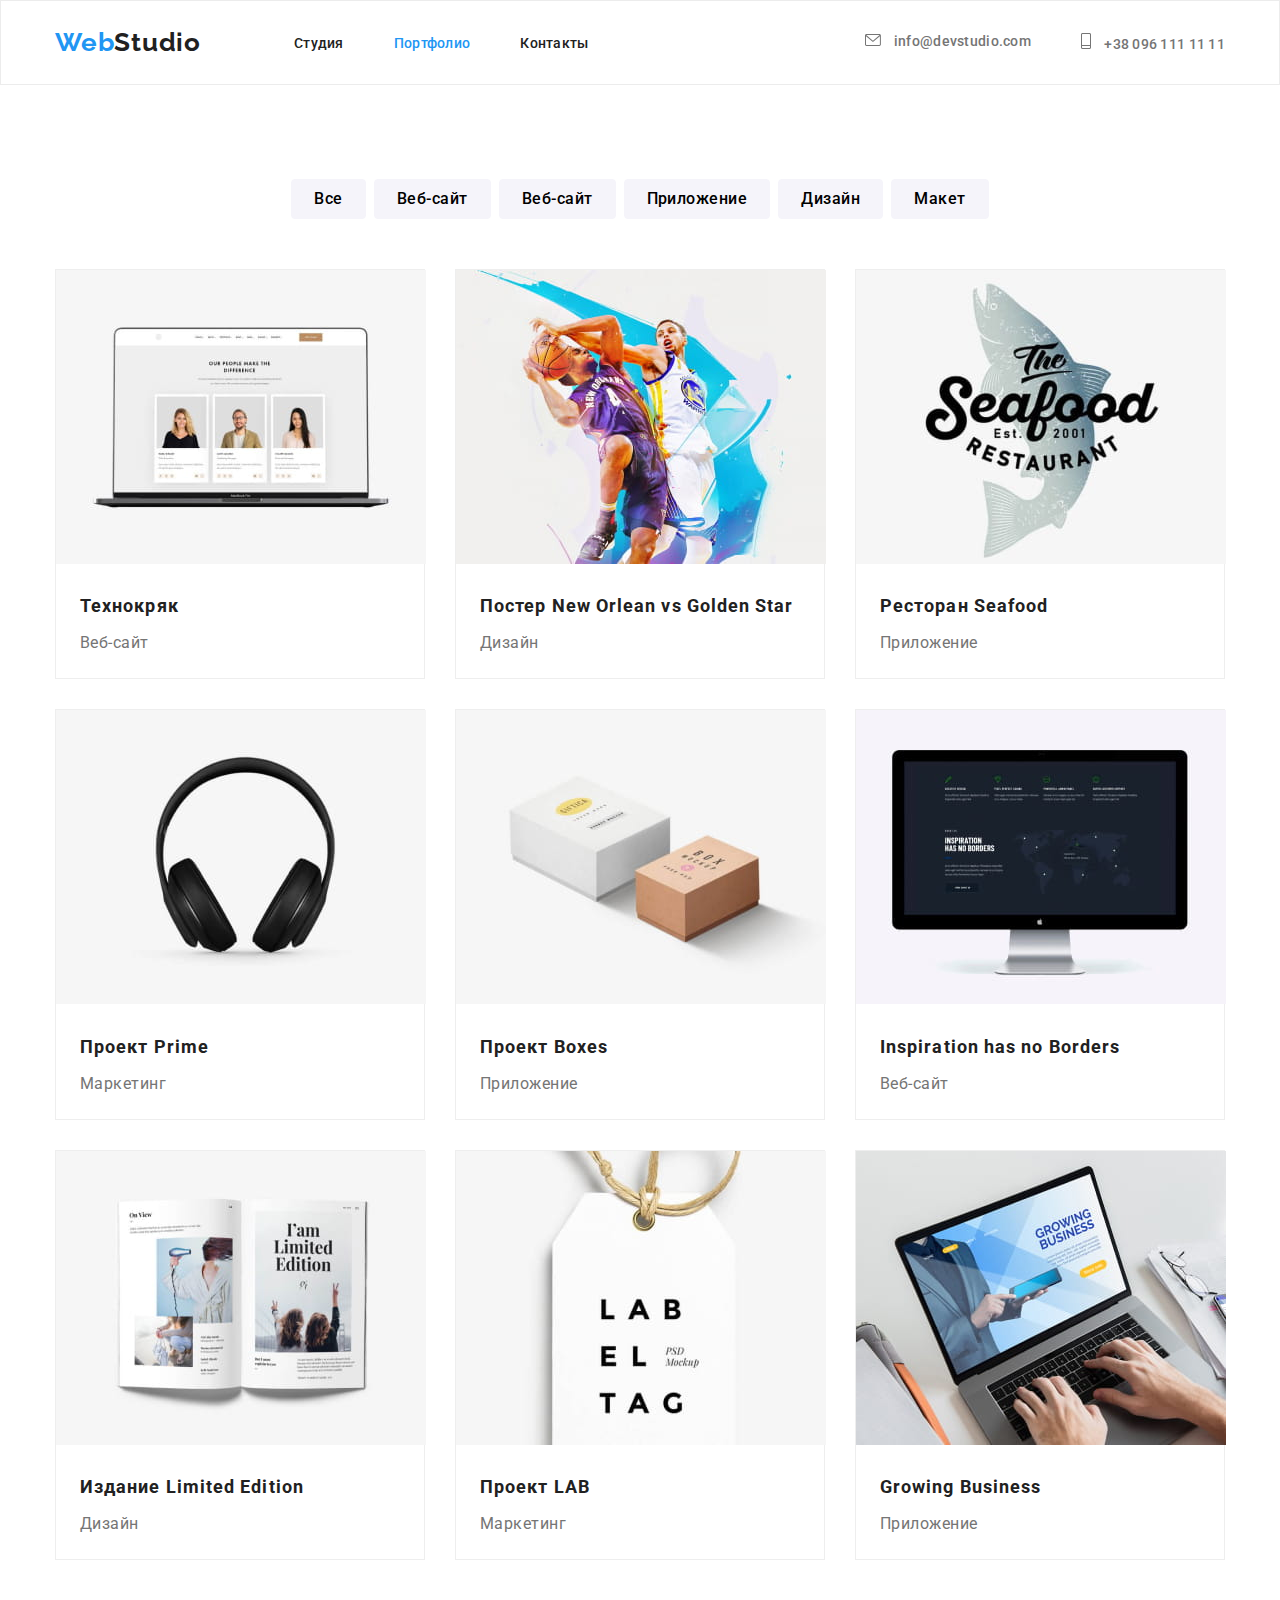
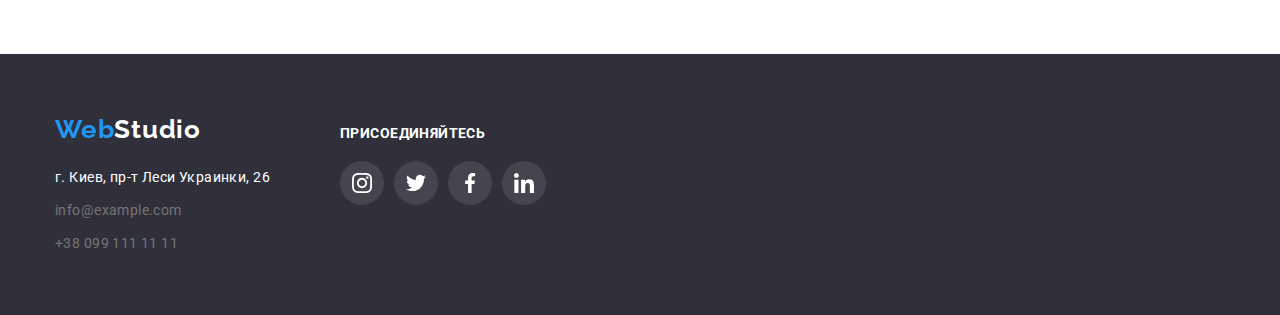
==== commit 8d5aff55: "последняя попытка сдать дз 4" ====
--- a/portfolio.html
+++ b/portfolio.html
@@ -80,8 +80,8 @@
 
           <ul class="list-img">
             <li class="list item-img">
-              <a href="" class="list">
-                <img src="./images/img.jpg" width="370" alt="картинка1" />
+              <a href="" class="list link">
+                <img src="./images/img(13).jpg" width="370" alt="картинка1" />
                 <div class="img-container">
                   <h3 class="list-name">Технокряк</h3>
                   <p class="list-text">Веб-сайт</p>
@@ -89,7 +89,7 @@
               </a>
             </li>
             <li class="list item-img">
-              <a href="" class="list">
+              <a href="" class="list link">
                 <img src="./images/img-1.jpg" width="370" alt="картинка2" />
                 <div class="img-container">
                   <h3 class="list-name">Постер New Orlean vs Golden Star</h3>
@@ -98,7 +98,7 @@
               </a>
             </li>
             <li class="list item-img">
-              <a href="" class="list">
+              <a href="" class="list link">
                 <img src="./images/img-2.jpg" width="370" alt="картинка3" />
                 <div class="img-container">
                   <h3 class="list-name">Ресторан Seafood</h3>
@@ -107,7 +107,7 @@
               </a>
             </li>
             <li class="list item-img">
-              <a href="" class="list">
+              <a href="" class="list link">
                 <img src="./images/img-3.jpg" width="370" alt="картинка4" />
                 <div class="img-container">
                   <h3 class="list-name">Проект Prime</h3>
@@ -116,7 +116,7 @@
               </a>
             </li>
             <li class="list item-img">
-              <a href="" class="list">
+              <a href="" class="list link">
                 <img src="./images/img-4.jpg" width="370" alt="картинка5" />
                 <div class="img-container">
                   <h3 class="list-name">Проект Boxes</h3>
@@ -125,7 +125,7 @@
               </a>
             </li>
             <li class="list item-img">
-              <a href="" class="list">
+              <a href="" class="list link">
                 <img src="./images/img-5.jpg" width="370" alt="картинка6" />
                 <div class="img-container">
                   <h3 class="list-name">Inspiration has no Borders</h3>
@@ -134,7 +134,7 @@
               </a>
             </li>
             <li class="list item-img">
-              <a href="" class="list">
+              <a href="" class="list link">
                 <img src="./images/img-6.jpg" width="370" alt="картинка7" />
                 <div class="img-container">
                   <h3 class="list-name">Издание Limited Edition</h3>
@@ -143,7 +143,7 @@
               </a>
             </li>
             <li class="list item-img">
-              <a href="" class="list">
+              <a href="" class="list link">
                 <img src="./images/img-7.jpg" width="370" alt="картинка8" />
                 <div class="img-container">
                   <h3 class="list-name">Проект LAB</h3>
@@ -152,7 +152,7 @@
               </a>
             </li>
             <li class="list item-img">
-              <a href="" class="list">
+              <a href="" class="list link">
                 <img src="./images/img-8.jpg" width="370" alt="картинка9" />
                 <div class="img-container">
                   <h3 class="list-name">Growing Business</h3>
--- a/stile/portfolio.css
+++ b/stile/portfolio.css
@@ -28,7 +28,6 @@
 }
 /* Стили Хедера*/
 .header {
-  padding: 0px 215px;
   border: 1px solid #ececec;
 }
 .container {
@@ -45,7 +44,7 @@
   letter-spacing: 0.03em;
   text-decoration: none;
   color: var(--nav-color);
-  padding: 32px 0px;
+  padding: 24px 0px;
 }
 .list {
   list-style: none;
@@ -75,6 +74,7 @@
   text-decoration: none;
   color: var(--primary-color);
   padding: 32px 0px;
+  display: block;
 }
 .header-nav .hover-item {
   color: var(--nav-color);
@@ -97,6 +97,7 @@
   letter-spacing: 0.02em;
   color: var(--no-primary-color);
   padding: 32px 0px;
+  display: block;
 }
 .header-nav-contacts .item {
   margin-right: 50px;
@@ -147,7 +148,7 @@
 }
 /* Секция картинок */
 .section-img {
-  padding: 94px 215px;
+  padding: 94px 0px;
 }
 .list-button {
   text-align: center;
@@ -198,11 +199,16 @@
   box-sizing: border-box;
   width: 370px;
 }
-.item-img:hover,
-.item-img:focus {
+.list-img .link {
+  display: block;
+  width: 100%;
+}
+.list-img .link:hover,
+.list-img .link:focus {
   box-shadow: 0px 1px 1px rgba(0, 0, 0, 0.12), 0px 4px 4px rgba(0, 0, 0, 0.06),
     1px 4px 6px rgba(0, 0, 0, 0.16);
 }
+
 .item-img:nth-child(3n + 1) {
   margin-left: 0px;
 }
@@ -218,6 +224,9 @@
   text-align: left;
   margin-bottom: 4px;
   color: var(--primary-color);
+}
+.sfsfg {
+  display: block;
 }
 .img-container {
   padding: 20px 24px;
